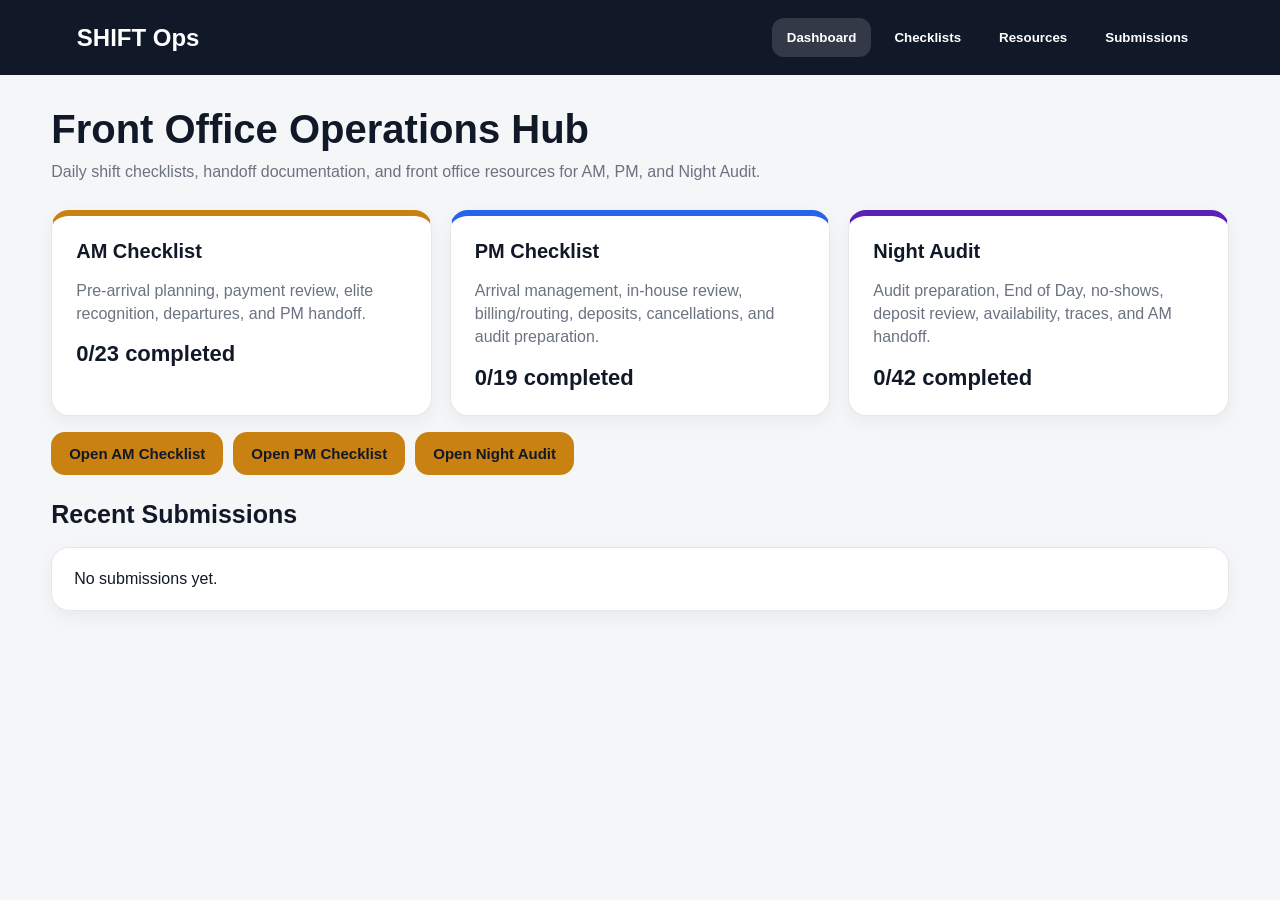
==== index.html @ 6cf1f618 "Update index.html" ====
<!DOCTYPE html>
<html lang="en">
<head>
<meta charset="UTF-8" />
<meta name="viewport" content="width=device-width, initial-scale=1.0" />
<title>SHIFT Ops</title>
<style>
:root{
  --nav:#111827;--gold:#c98212;--blue:#2563eb;--purple:#5b21b6;--bg:#f5f6f8;--card:#fff;--line:#e5e7eb;--text:#111827;--muted:#6b7280;--green:#16a34a;--red:#dc2626;
}
*{box-sizing:border-box}
body{margin:0;font-family:Arial,Helvetica,sans-serif;background:var(--bg);color:var(--text)}
header{background:var(--nav);color:white;padding:18px 6%;display:flex;justify-content:space-between;align-items:center;gap:20px;position:sticky;top:0;z-index:10}
.logo{font-size:24px;font-weight:800}
nav{display:flex;gap:8px;flex-wrap:wrap}
nav button{background:transparent;color:white;border:0;border-radius:12px;padding:12px 15px;font-weight:700;cursor:pointer}
nav button.active,nav button:hover{background:rgba(255,255,255,.14)}
main{width:min(1180px,92%);margin:32px auto 70px}
.page{display:none}.page.active{display:block}
h1{font-size:40px;margin:0 0 8px}h2{font-size:25px;margin:25px 0 14px}h3{font-size:20px;margin:0 0 8px}
.subtitle{color:var(--muted);margin:0 0 26px;line-height:1.5}
.grid{display:grid;grid-template-columns:repeat(3,1fr);gap:18px}
.card,.panel,.task,.resource,.submission,.section{background:var(--card);border:1px solid var(--line);border-radius:18px;box-shadow:0 6px 18px rgba(0,0,0,.05)}
.card{padding:24px;border-top:6px solid var(--gold)}
.card.blue{border-top-color:var(--blue)}.card.purple{border-top-color:var(--purple)}
.card p{color:var(--muted);line-height:1.45}.stat{font-weight:800;font-size:22px;margin-top:16px}
.btn{background:var(--gold);border:0;border-radius:14px;padding:13px 18px;font-size:15px;font-weight:800;cursor:pointer;color:#111827}
.btn.secondary{background:#e5e7eb}.btn.danger{background:#fee2e2;color:#991b1b}.btn.small{padding:8px 11px;font-size:12px}
.tabs{display:grid;grid-template-columns:repeat(3,1fr);gap:10px;margin:24px 0}
.tabs button{border:0;border-radius:14px;padding:15px;font-weight:800;background:#e5e7eb;cursor:pointer}
.tabs button.active{background:var(--nav);color:white}
.panel{padding:22px;margin:18px 0}
.form-row{display:grid;grid-template-columns:repeat(4,1fr);gap:14px}
label{font-weight:800;font-size:14px;color:#374151}
input[type=text],input[type=date],input[type=number],textarea,select{width:100%;padding:12px 13px;border:1px solid #d1d5db;border-radius:12px;margin-top:7px;font:inherit;background:white}
textarea{min-height:105px;resize:vertical}
.progress-wrap{height:10px;background:#e5e7eb;border-radius:999px;overflow:hidden;margin:12px 0 5px}.progress-bar{height:100%;width:0;background:var(--green)}
.section{margin-bottom:14px;overflow:hidden}
.section-head{width:100%;background:white;border:0;padding:18px 20px;text-align:left;display:flex;justify-content:space-between;gap:15px;align-items:center;cursor:pointer}
.section-title strong{font-size:18px}.section-title span{display:block;color:var(--muted);font-size:13px;margin-top:4px}
.section-content{display:none;border-top:1px solid var(--line);padding:16px 18px;background:#fbfdff}
.section.open .section-content{display:block}
.task{display:grid;grid-template-columns:34px 1fr auto;gap:13px;align-items:start;padding:14px 15px;margin-bottom:10px;box-shadow:none}
.task input[type=checkbox]{width:22px;height:22px;accent-color:var(--gold);margin-top:1px}
.task.done{background:#f0fdf4;border-color:#bbf7d0}
.task small{display:block;color:var(--muted);margin-top:4px;line-height:1.4}
.edit-task{display:none;gap:8px;align-items:center}.editMode .edit-task{display:flex}
.editMode .task-text{display:none}
.resource{margin-bottom:12px;overflow:hidden}
.resource button{width:100%;text-align:left;background:white;border:0;padding:18px 20px;font-size:17px;font-weight:800;cursor:pointer;display:flex;justify-content:space-between;gap:16px}
.resource-content{display:none;border-top:1px solid var(--line);padding:18px 20px;line-height:1.55;color:#374151;background:#fbfdff}.resource.open .resource-content{display:block}
.submission{padding:17px 20px;margin-bottom:12px}.submission small{color:var(--muted)}
.actions{display:flex;gap:10px;flex-wrap:wrap;margin-top:16px}
.notice{background:#fffbeb;border:1px solid #fde68a;border-radius:16px;padding:16px 18px;color:#92400e;margin-bottom:18px}
.add-row{display:none;margin-top:12px;padding-top:12px;border-top:1px solid var(--line)}.editMode .add-row{display:grid;grid-template-columns:1fr auto;gap:10px}
@media(max-width:850px){header{display:block}nav{margin-top:14px}.grid,.form-row,.tabs{grid-template-columns:1fr}h1{font-size:32px}main{width:92%}.task{grid-template-columns:32px 1fr}.task .btn{grid-column:2}.edit-task{grid-column:2}}
</style>
</head>
<body>
<header>
<div class="logo">SHIFT Ops</div>
<nav>
<button class="navBtn active" onclick="showPage('dashboard',this)">Dashboard</button>
<button class="navBtn" onclick="showPage('checklists',this)">Checklists</button>
<button class="navBtn" onclick="showPage('resources',this)">Resources</button>
<button class="navBtn" onclick="showPage('submissions',this)">Submissions</button>
</nav>
</header>

<main>
<form name="shift-submissions" netlify netlify-honeypot="bot-field" hidden>
  <input type="text" name="bot-field">
  <input type="text" name="timestamp">
  <input type="text" name="shift">
  <input type="text" name="name">
  <input type="text" name="date">
  <input type="text" name="arrivals">
  <input type="text" name="departures">
  <input type="text" name="occupancy">
  <input type="text" name="score">
  <input type="text" name="completed">
  <textarea name="completedItems"></textarea>
  <textarea name="unresolved"></textarea>
  <textarea name="notes"></textarea>
</form>
<section id="dashboard" class="page active">
<h1>Front Office Operations Hub</h1>
<p class="subtitle">Daily shift checklists, handoff documentation, and front office resources for AM, PM, and Night Audit.</p>
<div class="grid">
<div class="card"><h3>AM Checklist</h3><p>Pre-arrival planning, payment review, elite recognition, departures, and PM handoff.</p><div class="stat" id="amDash">0 completed</div></div>
<div class="card blue"><h3>PM Checklist</h3><p>Arrival management, in-house review, billing/routing, deposits, cancellations, and audit preparation.</p><div class="stat" id="pmDash">0 completed</div></div>
<div class="card purple"><h3>Night Audit</h3><p>Audit preparation, End of Day, no-shows, deposit review, availability, traces, and AM handoff.</p><div class="stat" id="nightDash">0 completed</div></div>
</div>
<div class="actions"><button class="btn" onclick="goChecklist('am')">Open AM Checklist</button><button class="btn" onclick="goChecklist('pm')">Open PM Checklist</button><button class="btn" onclick="goChecklist('night')">Open Night Audit</button></div>
<h2>Recent Submissions</h2><div id="recentSubmissions" class="panel">No submissions yet.</div>
</section>

<section id="checklists" class="page">
<h1>Shift Checklists</h1>
<p class="subtitle">Each checklist opens by section. Use Edit Checklist to change the wording, add items, or remove items directly from the page. Changes save on this browser.</p>
<div class="tabs"><button id="amTab" class="active" onclick="loadShift('am',this)">AM</button><button id="pmTab" onclick="loadShift('pm',this)">PM</button><button id="nightTab" onclick="loadShift('night',this)">Night Audit</button></div>
<div class="notice"><strong>Note:</strong> This version saves edits, checkmarks, and submissions locally in the browser. Use Export CSV on the Submissions page for a downloadable log.</div>
<div class="panel">
<div class="form-row">
<label>Agent Name<input id="agentName" type="text" placeholder="Name"></label>
<label>Date<input id="shiftDate" type="date"></label>
<label>Arrivals<input id="arrivals" type="number" placeholder="0"></label>
<label>Departures<input id="departures" type="number" placeholder="0"></label>
</div>
<div class="form-row" style="margin-top:14px">
<label>Occupancy %<input id="occupancy" type="text" placeholder="75%"></label>
<label>Check-In Score / HySat<input id="score" type="text" placeholder="Score"></label>
<label>Shift<input id="shiftLabel" type="text" readonly></label>
<label>Completion<input id="completionLabel" type="text" readonly></label>
</div>
</div>
<div class="panel" id="checklistPanel">
<h2 id="currentShiftTitle">AM Checklist</h2>
<div class="progress-wrap"><div id="progressBar" class="progress-bar"></div></div>
<p class="subtitle" id="progressText">0/0 items completed</p>
<div class="actions">
<button class="btn secondary" onclick="toggleEditMode()">Edit Checklist</button>
<button class="btn secondary" onclick="expandAll()">Open All Sections</button>
<button class="btn secondary" onclick="collapseAll()">Close All Sections</button>
<button class="btn danger" onclick="resetDefaultChecklist()">Reset This Checklist to Default</button>
</div>
<div id="taskContainer" style="margin-top:18px"></div>
</div>
<div class="panel">
<label>Were there any UNRESOLVED issues requiring follow-up?<textarea id="unresolved" placeholder="List unresolved issues or write N/A."></textarea></label>
<label>What other notes do you have to include from your shift?<textarea id="notes" placeholder="Add handoff notes, guest issues, billing concerns, pending follow-up, or write N/A."></textarea></label>
<div class="actions"><button class="btn" onclick="submitChecklist()">Submit Checklist</button><button class="btn secondary" onclick="clearCurrent()">Clear Current Checklist</button></div>
</div>
</section>

<section id="resources" class="page">
<h1>Resources</h1><p class="subtitle">Quick reference guides and operational reminders.</p>
<div id="resourceContainer"></div>
</section>

<section id="submissions" class="page">
<h1>Submissions</h1><p class="subtitle">These submissions are saved in this browser. Use Export CSV to download the log.</p>
<div class="actions"><button class="btn" onclick="exportCSV()">Export CSV</button><button class="btn danger" onclick="clearSubmissions()">Clear Submissions</button></div>
<div id="submissionsList" style="margin-top:22px"></div>
</section>
</main>

<script>
const DEFAULT_SHIFTS={
am:{label:"AM Shift",sections:[
{name:"Shift Startup",items:[
"Communicate with previous shift to get any information you might need for your shift.",
"Count bank. Report discrepancies to MOD.",
"Open CA, Opera Cloud, Medallia Concierge, BOB, Outlook, and Guest Issue Log.",
"Review occupancy, arrivals, departures, room inventory, and out-of-order rooms.",
"Check HySat for alerts, guest recovery opportunities, and unresolved guest concerns."
]},
{name:"Pre-Arrival Planning",items:[
"Ensure B2B reservations are checked-in/merged.",
"Filter/Review Pre-Arrival Dashboard in CA and take necessary action.",
"Feather Free Requests: assign dirty room and place request in BOB.",
"Elite Members: assign room and upgrade if available.",
"GEM: share any specifics to avoid or help create a memorable experience.",
"Traces: review and action.",
"Alerts: review and action.",
"Multiple Reservations: review and confirm with arriving guest.",
"Survey Prone: block rooms with recent inspection on heat map."
]},
{name:"Billing & Payment",items:[
"Run High Balance Report and authorize reservations that exceed their credit limit.",
"Cloud > Financials > Credit Card Auth > Search > Select All > Authorize cards.",
"Check 3rd party rate codes for proper payment method and set up routing. Codes: WH002, HTNI0, PZ**, WZ**, BX.",
"Review award redemption reservations, confirm routing is set to CL on window 2, and add free parking for Globalist only.",
"Check OTAs and ensure virtual card has been moved to the 2nd window and correct auth rule is set."
]},
{name:"Shift Close",items:[
"Run and close Cashier Report in Opera Cloud.",
"Ensure desk, key packets, and work area are stocked and organized.",
"Complete assigned reports and shift responsibilities. Send shift email.",
"Confirm PM shift has all information needed to continue the operation successfully."
]}]},
pm:{label:"PM Shift",sections:[
{name:"Shift Startup",items:[
"Communicate with previous shift to get any information you might need for your shift.",
"Count bank. Report discrepancies to MOD.",
"Open CA, Opera Cloud, Medallia Concierge, BOB, Outlook, and Guest Issue Log.",
"Review occupancy, arrivals, departures, room inventory, and out-of-order rooms.",
"Check HySat for alerts, guest recovery opportunities, and unresolved guest concerns."
]},
{name:"Arrival Management",items:[
"Confirm all PM accounts have been checked in for the day; check in any remaining PM IOC or CA.",
"Review remaining arrival reservations for late arrivals/redeye arrivals. IOC or CA.",
"Pre-check-in: change payment to cash, add notes, communicate in shift report, and collect CC if/when guest arrives."
]},
{name:"In-House Review & Billing",items:[
"Verify rates for all in-house guests using Guest In-House Rate Check; edit parameters to include routing instructions.",
"Check for notes on comp rooms, Window 2 routing on 3rd party reservations, and group rates. Check BOB for resume.",
"Ensure WOH award is attached to redemption stays. Contact 800-544-9288 if award code cannot be located.",
"Post valet charges in CA by opening the reservation and ensuring Fixed Charges has a valet charge for $50. If the fixed charge already exists, do not charge again."
]},
{name:"Audit Preparation",items:[
"Unassign rooms that have not arrived to avoid room status change to pickup.",
"Open shift pass-along email and record the names of Pre-Checked In and No Show guests prior to running audit.",
"Collect one-night deposits due for yesterday’s date and current date. Cancel guests with declined payments and include cancelled guests in EOS email.",
"Run Reservation Cancellations report: Reports > Manage Reports > Reservation Cancellations.",
"If over 85%, complete Comp A Worksheet and enter updated information in CA.",
"Email Comp A Worksheet to Kaitlyn McReynolds, Andy Gatford, and Todd Metzger.",
"Check out all zero-balance PF accounts."
]}]},
night:{label:"Night Audit",sections:[
{name:"Before Audit",items:[
"Communicate with previous shift to get any information you might need for your shift.",
"Count bank. Report discrepancies to MOD.",
"Open CA, Opera Cloud, Medallia Concierge, BOB, Outlook, and Guest Issue Log.",
"Review occupancy, arrivals, departures, room inventory, and out-of-order rooms.",
"Check HySat for alerts, guest recovery opportunities, and unresolved guest concerns.",
"Confirm all PM accounts have been checked in for the day and check in any remaining PM accounts.",
"Review remaining late arrivals/redeye arrivals.",
"Verify notes, comp rooms, Window 2 routing on 3rd party reservations, and group rates.",
"Ensure WOH award is attached to redemption stays; contact 800-544-9288 if needed.",
"Post valet charges in CA under Fixed Charges if needed. Do not double-charge.",
"Unassign rooms that have not arrived.",
"Record names of Pre-Checked In and No Show guests in pass-along email before audit.",
"Collect one-night deposits due; cancel guests with declined payments and include cancellations in EOS email.",
"Run Reservation Cancellations report.",
"If over 85%, complete Comp A Worksheet and enter updated info in CA.",
"Email Comp A Worksheet to Kaitlyn McReynolds, Andy Gatford, and Todd Metzger.",
"Check out all zero-balance PF accounts."
]},
{name:"Running Audit",items:[
"Audit must be run before 4 AM; best practice is to run at 2 AM in case there are issues. Monitor audit until completion.",
"Start Night Audit and verify correct business day.",
"You may be prompted to check out due-outs, close your cashier, or close open folios. Follow prompts and then return to EOD.",
"Allow audit to complete processing. Monitor for failed messages. If audit stops on a room while posting room/tax, stop audit, identify the room, correct the issue, and restart. Contact Oracle Support if needed: 1-800-249-0587.",
"Once audit is complete, click OK."
]},
{name:"Post Audit",items:[
"Night Audit must verify the full End of Day routine is complete each night.",
"Open billing screen for no-shows and process payment against no-show posting if necessary. If payment declines, adjust no-show posting. Do not leave open.",
"Identify group reservations that were no-showed and reinstate as a placeholder if occupancy allows.",
"Verify all PFs checked automatically.",
"Check in all due PM accounts for the day and ensure no-post is removed.",
"Review new credit limit report and follow property procedures for anyone over limit.",
"Verify all no-shows and cancellations are charged appropriately. Cashiering > Billing > Advanced > no shows/open balance/cancellations. Make necessary adjustments for failed payments.",
"If a member no-shows or cancels an award reservation outside the cancellation policy, charge the guest’s credit card on file. Change rate code to rack rate if necessary; points are returned automatically.",
"If there are check-ins after day roll, change room to dirty for HK service and manually post the first night’s room/tax.",
"Check Front Office traces and resolve by assigning room accordingly.",
"Run all future outstanding deposits and process payments.",
"Check detailed availability and alert AM MOD of any negative availability.",
"Run duplicate reservations and send B2B alert in shift report. Check in B2B reservations.",
"Ensure deposit and routing are set correctly for all OTAs.",
"Review AMEX Hotel Collection reservations and prepare personalized welcome letter/envelope.",
"Review Sertifi and ensure billing is set up correctly with notes.",
"Review VIP levels and plan accordingly. Place rooms OOS when occupancy allows. V1,V2,V3,V4,V6,V7,V8,CC,LG,MP,DS,EX.",
"Share any V8 reservations in pass-along.",
"File paperwork in the front office daily checklist binder.",
"Valet Print Journal by Cashier and transaction codes 5210/5215; provide to AM Valet Supervisor."
]}]}
};

const resources=[
["Opera Cloud","Routing instructions, open folio due-outs, cashier reports, credit card authorizations, traces, no-shows, and night audit reminders."],
["Colleague Advantage","Pre-Arrival Dashboard, B2B accounts, Guest In-House Rate Check, valet charges, fixed charges, and Comp A workflow."],
["Billing & Payments","OTA virtual cards, PM accounts, deposits, credit limit reports, award redemption routing, valet charges, and declined payment handling."],
["World of Hyatt","Elite recognition, Globalist parking, award stays, upgrades, VIP planning, and guest experience notes."],
["Service Recovery","HySat alerts, unresolved guest concerns, guest recovery opportunities, LEARN method, and documentation standards."],
["Contacts","Oracle Support: 1-800-249-0587. Add MOD, Housekeeping, Engineering, Sales, and leadership contacts here."]
];

let currentShift="am";
let editMode=false;
let openSections={};
let shifts=loadShiftData();
document.getElementById("shiftDate").valueAsDate=new Date();

function loadShiftData(){return JSON.parse(localStorage.getItem("shiftops_shift_data")||JSON.stringify(DEFAULT_SHIFTS))}
function saveShiftData(){localStorage.setItem("shiftops_shift_data",JSON.stringify(shifts))}
function showPage(id,btn){document.querySelectorAll(".page").forEach(p=>p.classList.remove("active"));document.getElementById(id).classList.add("active");document.querySelectorAll(".navBtn").forEach(b=>b.classList.remove("active"));if(btn)btn.classList.add("active");renderAll()}
function goChecklist(shift){showPage("checklists",document.querySelectorAll(".navBtn")[1]);document.getElementById(shift+"Tab").click()}
function loadShift(shift,btn){currentShift=shift;document.querySelectorAll(".tabs button").forEach(b=>b.classList.remove("active"));btn.classList.add("active");editMode=false;renderTasks()}
function flatTasks(shift=currentShift){let arr=[];shifts[shift].sections.forEach((sec,si)=>sec.items.forEach((item,ii)=>arr.push({section:sec.name,text:item,si,ii})));return arr}
function key(si,ii){return "shiftops_check_"+currentShift+"_"+si+"_"+ii}
function renderTasks(){
 const s=shifts[currentShift];
 document.getElementById("shiftLabel").value=s.label;
 document.getElementById("currentShiftTitle").textContent=s.label+" Checklist";
 document.getElementById("checklistPanel").classList.toggle("editMode",editMode);
 const box=document.getElementById("taskContainer");box.innerHTML="";
 s.sections.forEach((sec,si)=>{
   const isOpen=openSections[currentShift+"_"+si]!==false;
   const done=sec.items.filter((_,ii)=>localStorage.getItem(key(si,ii))==="true").length;
   box.innerHTML+=`<div class="section ${isOpen?'open':''}" data-si="${si}">
     <button class="section-head" onclick="toggleSection(${si})">
       <div class="section-title"><strong>${sec.name}</strong><span>${done}/${sec.items.length} completed</span></div><strong>⌄</strong>
     </button>
     <div class="section-content" id="sectionContent${si}"></div>
   </div>`;
 });
 s.sections.forEach((sec,si)=>{
   const content=document.getElementById("sectionContent"+si);
   sec.items.forEach((item,ii)=>{
     const checked=localStorage.getItem(key(si,ii))==="true";
     content.innerHTML+=`<div class="task ${checked?'done':''}">
       <input type="checkbox" ${checked?'checked':''} onchange="saveCheck(${si},${ii},this.checked)">
       <div class="task-text"><strong>${item}</strong><small>${sec.name}</small></div>
       <div class="edit-task"><input type="text" value="${escapeAttr(item)}" onchange="editItem(${si},${ii},this.value)"><button class="btn danger small" onclick="deleteItem(${si},${ii})">Delete</button></div>
     </div>`;
   });
   content.innerHTML+=`<div class="add-row"><input type="text" id="add_${si}" placeholder="Add new checklist item to ${sec.name}"><button class="btn small" onclick="addItem(${si})">Add Item</button></div>`;
 });
 updateProgress();renderDashboard();
}
function toggleSection(si){const k=currentShift+"_"+si;openSections[k]=openSections[k]===false?true:false;renderTasks()}
function expandAll(){shifts[currentShift].sections.forEach((_,si)=>openSections[currentShift+"_"+si]=true);renderTasks()}
function collapseAll(){shifts[currentShift].sections.forEach((_,si)=>openSections[currentShift+"_"+si]=false);renderTasks()}
function toggleEditMode(){editMode=!editMode;renderTasks()}
function saveCheck(si,ii,val){localStorage.setItem(key(si,ii),val);renderTasks()}
function editItem(si,ii,val){shifts[currentShift].sections[si].items[ii]=val.trim()||"Untitled task";saveShiftData();renderTasks()}
function addItem(si){const input=document.getElementById("add_"+si);if(!input.value.trim())return;shifts[currentShift].sections[si].items.push(input.value.trim());saveShiftData();renderTasks()}
function deleteItem(si,ii){if(confirm("Delete this checklist item?")){shifts[currentShift].sections[si].items.splice(ii,1);saveShiftData();renderTasks()}}
function resetDefaultChecklist(){if(confirm("Reset this checklist to the default version from the photos?")){shifts[currentShift]=JSON.parse(JSON.stringify(DEFAULT_SHIFTS[currentShift]));saveShiftData();renderTasks()}}
function updateProgress(){const tasks=flatTasks();let done=tasks.filter(t=>localStorage.getItem(key(t.si,t.ii))==="true").length;let total=tasks.length;document.getElementById("progressBar").style.width= total ? (done/total*100)+"%" : "0%";document.getElementById("progressText").textContent=`${done}/${total} items completed`;document.getElementById("completionLabel").value=`${done}/${total}`}
function renderDashboard(){["am","pm","night"].forEach(k=>{let all=flatTasks(k);let done=all.filter(t=>localStorage.getItem("shiftops_check_"+k+"_"+t.si+"_"+t.ii)==="true").length;document.getElementById(k+"Dash").textContent=`${done}/${all.length} completed`});renderRecent();renderSubmissions()}
function submitChecklist(){
 const name=document.getElementById("agentName").value.trim(); 
 if(!name){
   alert("Enter agent name before submitting.");
   return;
 }

 const all=flatTasks();
 let done=all.filter(t=>localStorage.getItem(key(t.si,t.ii))==="true").length;

 const checked=all
   .filter(t=>localStorage.getItem(key(t.si,t.ii))==="true")
   .map(t=>t.text)
   .join("; ");

 const submission={
   "form-name":"shift-submissions",
   timestamp:new Date().toLocaleString(),
   shift:shifts[currentShift].label,
   name:name,
   date:document.getElementById("shiftDate").value,
   arrivals:document.getElementById("arrivals").value,
   departures:document.getElementById("departures").value,
   occupancy:document.getElementById("occupancy").value,
   score:document.getElementById("score").value,
   completed:`${done}/${all.length}`,
   completedItems:checked,
   unresolved:document.getElementById("unresolved").value,
   notes:document.getElementById("notes").value
 };

 const list=JSON.parse(localStorage.getItem("shiftops_submissions")||"[]");
 list.push(submission);
 localStorage.setItem("shiftops_submissions",JSON.stringify(list));

 fetch("/", {
   method: "POST",
   headers: { "Content-Type": "application/x-www-form-urlencoded" },
   body: new URLSearchParams(submission).toString()
 })
 .then(() => {
   alert("Checklist submitted and emailed.");
   renderAll();
 })
 .catch(() => {
   alert("Checklist saved locally, but the email submission failed.");
   renderAll();
 });
}
function clearCurrent(){if(confirm("Clear current checklist checkmarks?")){shifts[currentShift].sections.forEach((sec,si)=>sec.items.forEach((_,ii)=>localStorage.removeItem(key(si,ii))));renderTasks();renderDashboard()}}
function renderRecent(){const list=JSON.parse(localStorage.getItem("shiftops_submissions")||"[]");let box=document.getElementById("recentSubmissions");if(!list.length){box.textContent="No submissions yet.";return}box.innerHTML=list.slice(-4).reverse().map(s=>`<div class="submission"><strong>${s.shift}</strong> submitted by <strong>${esc(s.name)}</strong><br><small>${s.timestamp} • ${s.completed}</small></div>`).join("")}
function renderSubmissions(){const list=JSON.parse(localStorage.getItem("shiftops_submissions")||"[]");let box=document.getElementById("submissionsList");if(!list.length){box.innerHTML='<div class="panel">No submissions yet.</div>';return}box.innerHTML=list.slice().reverse().map(s=>`<div class="submission"><strong>${s.shift}</strong> — ${esc(s.name)}<br><small>${s.timestamp} • ${s.completed}</small><p><strong>Unresolved:</strong> ${esc(s.unresolved)||"N/A"}</p><p><strong>Notes:</strong> ${esc(s.notes)||"N/A"}</p></div>`).join("")}
function exportCSV(){const list=JSON.parse(localStorage.getItem("shiftops_submissions")||"[]");if(!list.length){alert("No submissions to export.");return}const headers=Object.keys(list[0]);const csv=[headers.join(",")].concat(list.map(r=>headers.map(h=>`"${String(r[h]||"").replaceAll('"','""')}"`).join(","))).join("\\n");const a=document.createElement("a");a.href=URL.createObjectURL(new Blob([csv],{type:"text/csv"}));a.download="shiftops-submissions.csv";a.click()}
function clearSubmissions(){if(confirm("Clear all saved submissions on this browser?")){localStorage.removeItem("shiftops_submissions");renderAll()}}
function renderResources(){document.getElementById("resourceContainer").innerHTML=resources.map(r=>`<div class="resource"><button onclick="this.parentElement.classList.toggle('open')"><span>${r[0]}</span><span>⌄</span></button><div class="resource-content">${r[1]}</div></div>`).join("")}
function esc(v){return String(v||"").replace(/[&<>"']/g,m=>({"&":"&amp;","<":"&lt;",">":"&gt;",'"':"&quot;","'":"&#039;"}[m]))}
function escapeAttr(v){return esc(v).replaceAll('"',"&quot;")}
function renderAll(){renderTasks();renderDashboard();renderResources()}
renderAll();
</script>
</body>
</html>
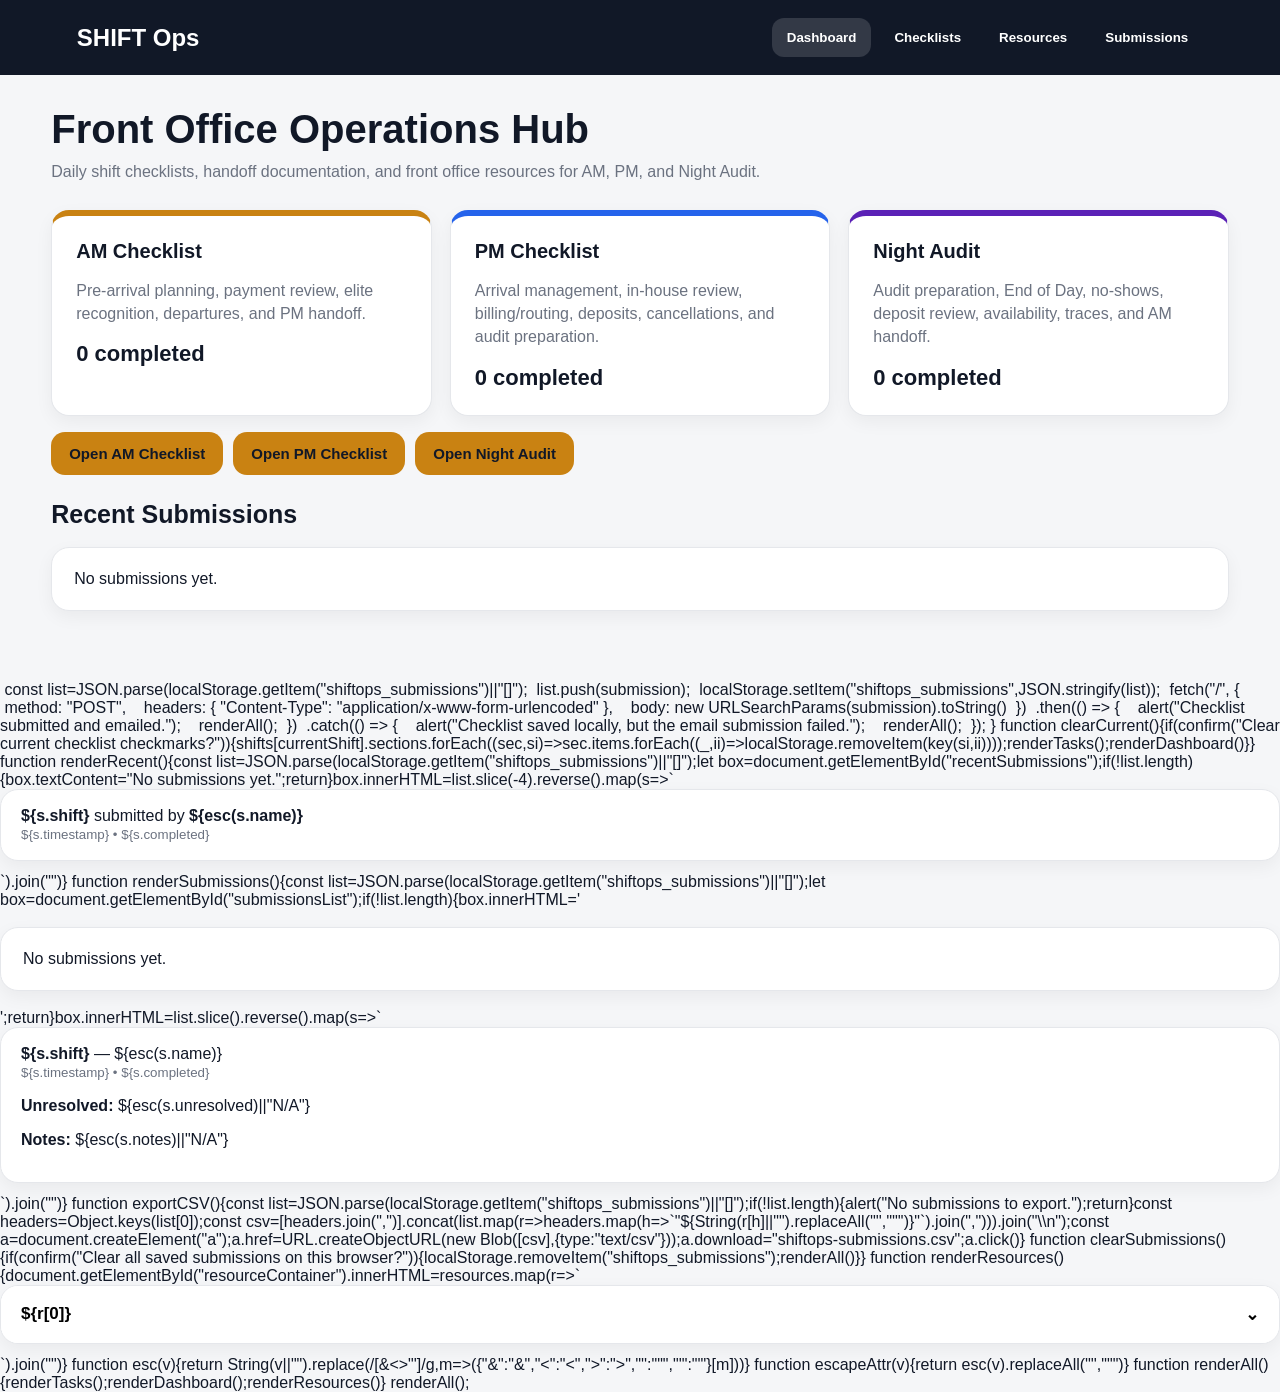
==== commit e61368fd: "Update index.html" ====
--- a/index.html
+++ b/index.html
@@ -320,37 +320,70 @@
 function deleteItem(si,ii){if(confirm("Delete this checklist item?")){shifts[currentShift].sections[si].items.splice(ii,1);saveShiftData();renderTasks()}}
 function resetDefaultChecklist(){if(confirm("Reset this checklist to the default version from the photos?")){shifts[currentShift]=JSON.parse(JSON.stringify(DEFAULT_SHIFTS[currentShift]));saveShiftData();renderTasks()}}
 function updateProgress(){const tasks=flatTasks();let done=tasks.filter(t=>localStorage.getItem(key(t.si,t.ii))==="true").length;let total=tasks.length;document.getElementById("progressBar").style.width= total ? (done/total*100)+"%" : "0%";document.getElementById("progressText").textContent=`${done}/${total} items completed`;document.getElementById("completionLabel").value=`${done}/${total}`}
+function encode(data) {
+  return Object.keys(data)
+    .map(key => encodeURIComponent(key) + "=" + encodeURIComponent(data[key]))
+    .join("&");
+}
 function renderDashboard(){["am","pm","night"].forEach(k=>{let all=flatTasks(k);let done=all.filter(t=>localStorage.getItem("shiftops_check_"+k+"_"+t.si+"_"+t.ii)==="true").length;document.getElementById(k+"Dash").textContent=`${done}/${all.length} completed`});renderRecent();renderSubmissions()}
+<script>
+function encode(data) {
+  return Object.keys(data)
+    .map(key => encodeURIComponent(key) + "=" + encodeURIComponent(data[key]))
+    .join("&");
+}
+
 function submitChecklist(){
- const name=document.getElementById("agentName").value.trim(); 
- if(!name){
-   alert("Enter agent name before submitting.");
-   return;
- }
-
- const all=flatTasks();
- let done=all.filter(t=>localStorage.getItem(key(t.si,t.ii))==="true").length;
-
- const checked=all
-   .filter(t=>localStorage.getItem(key(t.si,t.ii))==="true")
-   .map(t=>t.text)
-   .join("; ");
-
- const submission={
-   "form-name":"shift-submissions",
-   timestamp:new Date().toLocaleString(),
-   shift:shifts[currentShift].label,
-   name:name,
-   date:document.getElementById("shiftDate").value,
-   arrivals:document.getElementById("arrivals").value,
-   departures:document.getElementById("departures").value,
-   occupancy:document.getElementById("occupancy").value,
-   score:document.getElementById("score").value,
-   completed:`${done}/${all.length}`,
-   completedItems:checked,
-   unresolved:document.getElementById("unresolved").value,
-   notes:document.getElementById("notes").value
- };
+  const name = document.getElementById("agentName").value.trim();
+
+  if(!name){
+    alert("Enter agent name before submitting.");
+    return;
+  }
+
+  const all = flatTasks();
+  const done = all.filter(t => localStorage.getItem(key(t.si,t.ii)) === "true").length;
+
+  const checked = all
+    .filter(t => localStorage.getItem(key(t.si,t.ii)) === "true")
+    .map(t => t.text)
+    .join("; ");
+
+  const submission = {
+    "form-name": "shift-submissions",
+    timestamp: new Date().toLocaleString(),
+    shift: shifts[currentShift].label,
+    name: name,
+    date: document.getElementById("shiftDate").value,
+    arrivals: document.getElementById("arrivals").value,
+    departures: document.getElementById("departures").value,
+    occupancy: document.getElementById("occupancy").value,
+    score: document.getElementById("score").value,
+    completed: `${done}/${all.length}`,
+    completedItems: checked,
+    unresolved: document.getElementById("unresolved").value,
+    notes: document.getElementById("notes").value
+  };
+
+  const list = JSON.parse(localStorage.getItem("shiftops_submissions") || "[]");
+  list.push(submission);
+  localStorage.setItem("shiftops_submissions", JSON.stringify(list));
+
+  fetch("/", {
+    method: "POST",
+    headers: { "Content-Type": "application/x-www-form-urlencoded" },
+    body: encode(submission)
+  })
+  .then(() => {
+    alert("Checklist submitted successfully.");
+    renderAll();
+  })
+  .catch(() => {
+    alert("Checklist saved locally, but the Netlify submission failed.");
+    renderAll();
+  });
+}
+</script>
 
  const list=JSON.parse(localStorage.getItem("shiftops_submissions")||"[]");
  list.push(submission);
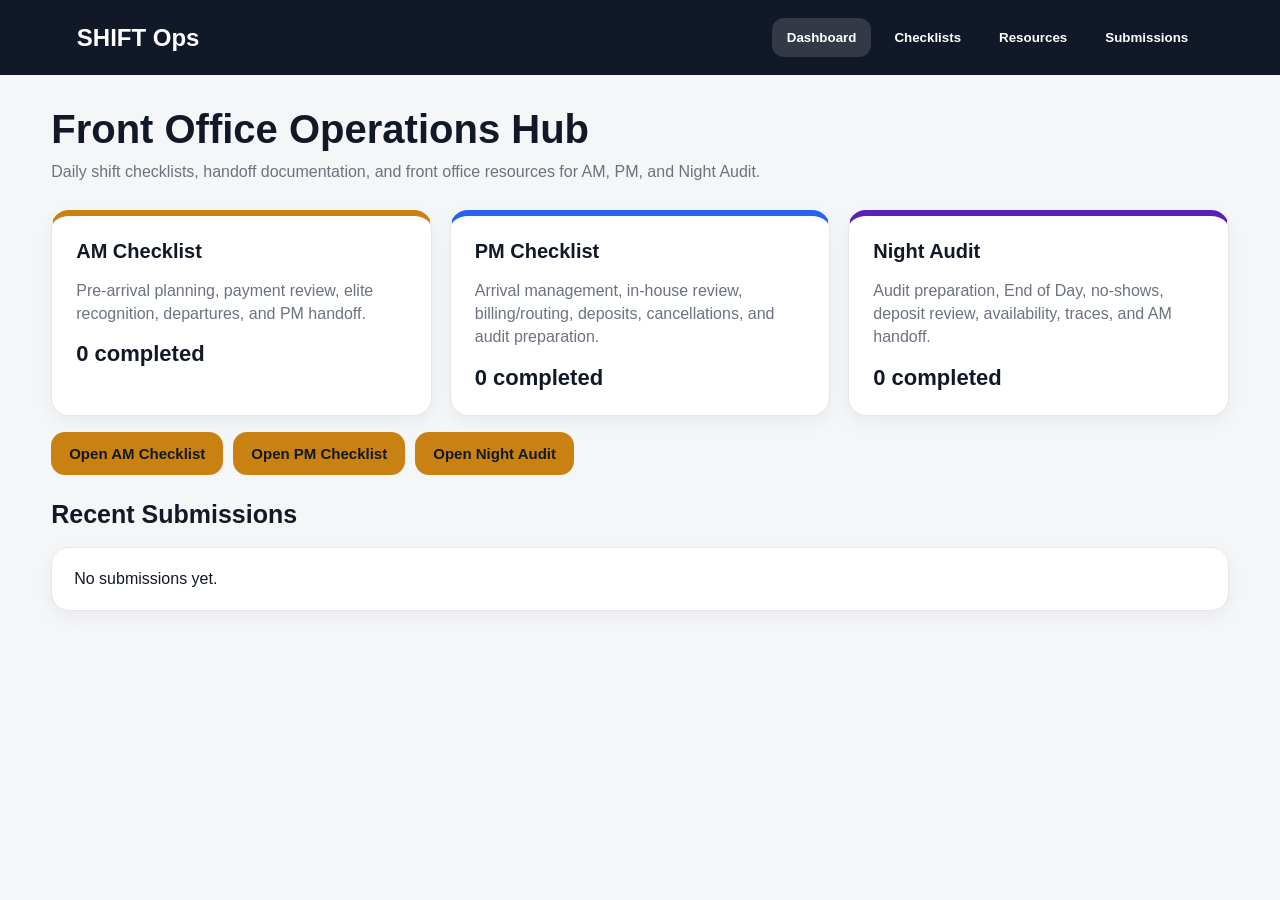
==== commit a94012b3: "Update index.html" ====
--- a/index.html
+++ b/index.html
@@ -319,14 +319,9 @@
 function addItem(si){const input=document.getElementById("add_"+si);if(!input.value.trim())return;shifts[currentShift].sections[si].items.push(input.value.trim());saveShiftData();renderTasks()}
 function deleteItem(si,ii){if(confirm("Delete this checklist item?")){shifts[currentShift].sections[si].items.splice(ii,1);saveShiftData();renderTasks()}}
 function resetDefaultChecklist(){if(confirm("Reset this checklist to the default version from the photos?")){shifts[currentShift]=JSON.parse(JSON.stringify(DEFAULT_SHIFTS[currentShift]));saveShiftData();renderTasks()}}
-function updateProgress(){const tasks=flatTasks();let done=tasks.filter(t=>localStorage.getItem(key(t.si,t.ii))==="true").length;let total=tasks.length;document.getElementById("progressBar").style.width= total ? (done/total*100)+"%" : "0%";document.getElementById("progressText").textContent=`${done}/${total} items completed`;document.getElementById("completionLabel").value=`${done}/${total}`}
-function encode(data) {
-  return Object.keys(data)
-    .map(key => encodeURIComponent(key) + "=" + encodeURIComponent(data[key]))
-    .join("&");
-}
-function renderDashboard(){["am","pm","night"].forEach(k=>{let all=flatTasks(k);let done=all.filter(t=>localStorage.getItem("shiftops_check_"+k+"_"+t.si+"_"+t.ii)==="true").length;document.getElementById(k+"Dash").textContent=`${done}/${all.length} completed`});renderRecent();renderSubmissions()}
-<script>
+function updateProgress(){const tasks=flatTasks();let done=tasks.filter(t=>localStorage.getItem(key(t.si,t.ii))==="true").length;let total=tasks.length;document.getElementById("progressBar").style.width= total ? (done/total*100)+"%" : "0%";document.getElementById("progressText").textContent=`${done}/${total} items completed`;document.getElementById("completionLabel").value=`${done}/${
+  function renderDashboard(){["am","pm","night"].forEach(k=>{let all=flatTasks(k);let done=all.filter(t=>localStorage.getItem("shiftops_check_"+k+"_"+t.si+"_"+t.ii)==="true").length;document.getElementById(k+"Dash").textContent=`${done}/${all.length} completed`});renderRecent();renderSubmissions()}
+
 function encode(data) {
   return Object.keys(data)
     .map(key => encodeURIComponent(key) + "=" + encodeURIComponent(data[key]))
@@ -383,26 +378,7 @@
     renderAll();
   });
 }
-</script>
-
- const list=JSON.parse(localStorage.getItem("shiftops_submissions")||"[]");
- list.push(submission);
- localStorage.setItem("shiftops_submissions",JSON.stringify(list));
-
- fetch("/", {
-   method: "POST",
-   headers: { "Content-Type": "application/x-www-form-urlencoded" },
-   body: new URLSearchParams(submission).toString()
- })
- .then(() => {
-   alert("Checklist submitted and emailed.");
-   renderAll();
- })
- .catch(() => {
-   alert("Checklist saved locally, but the email submission failed.");
-   renderAll();
- });
-}
+
 function clearCurrent(){if(confirm("Clear current checklist checkmarks?")){shifts[currentShift].sections.forEach((sec,si)=>sec.items.forEach((_,ii)=>localStorage.removeItem(key(si,ii))));renderTasks();renderDashboard()}}
 function renderRecent(){const list=JSON.parse(localStorage.getItem("shiftops_submissions")||"[]");let box=document.getElementById("recentSubmissions");if(!list.length){box.textContent="No submissions yet.";return}box.innerHTML=list.slice(-4).reverse().map(s=>`<div class="submission"><strong>${s.shift}</strong> submitted by <strong>${esc(s.name)}</strong><br><small>${s.timestamp} • ${s.completed}</small></div>`).join("")}
 function renderSubmissions(){const list=JSON.parse(localStorage.getItem("shiftops_submissions")||"[]");let box=document.getElementById("submissionsList");if(!list.length){box.innerHTML='<div class="panel">No submissions yet.</div>';return}box.innerHTML=list.slice().reverse().map(s=>`<div class="submission"><strong>${s.shift}</strong> — ${esc(s.name)}<br><small>${s.timestamp} • ${s.completed}</small><p><strong>Unresolved:</strong> ${esc(s.unresolved)||"N/A"}</p><p><strong>Notes:</strong> ${esc(s.notes)||"N/A"}</p></div>`).join("")}
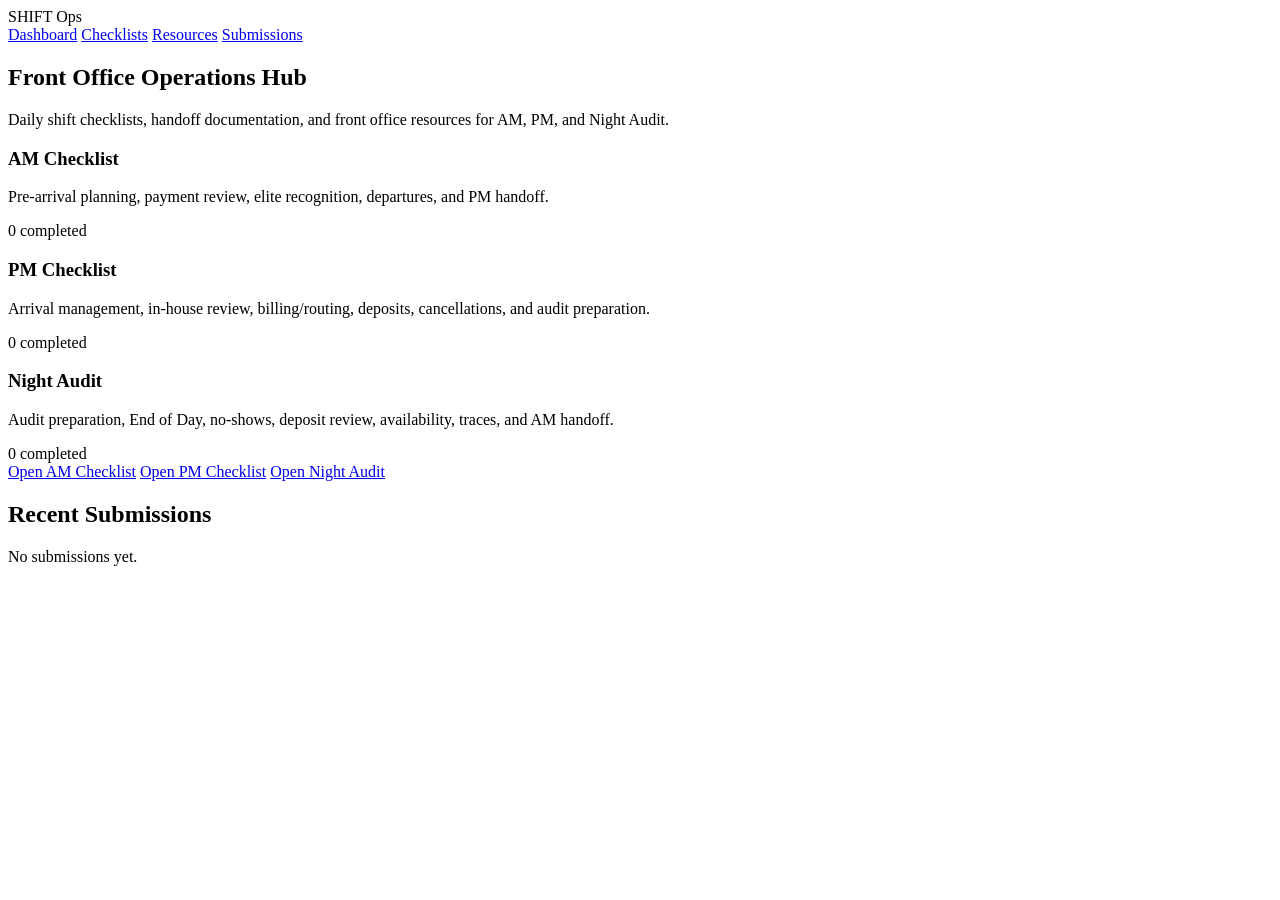
==== commit db7fbe8a: "Add files via upload" ====
--- a/index.html
+++ b/index.html
@@ -1,394 +1,58 @@
 <!DOCTYPE html>
 <html lang="en">
 <head>
-<meta charset="UTF-8" />
-<meta name="viewport" content="width=device-width, initial-scale=1.0" />
-<title>SHIFT Ops</title>
-<style>
-:root{
-  --nav:#111827;--gold:#c98212;--blue:#2563eb;--purple:#5b21b6;--bg:#f5f6f8;--card:#fff;--line:#e5e7eb;--text:#111827;--muted:#6b7280;--green:#16a34a;--red:#dc2626;
-}
-*{box-sizing:border-box}
-body{margin:0;font-family:Arial,Helvetica,sans-serif;background:var(--bg);color:var(--text)}
-header{background:var(--nav);color:white;padding:18px 6%;display:flex;justify-content:space-between;align-items:center;gap:20px;position:sticky;top:0;z-index:10}
-.logo{font-size:24px;font-weight:800}
-nav{display:flex;gap:8px;flex-wrap:wrap}
-nav button{background:transparent;color:white;border:0;border-radius:12px;padding:12px 15px;font-weight:700;cursor:pointer}
-nav button.active,nav button:hover{background:rgba(255,255,255,.14)}
-main{width:min(1180px,92%);margin:32px auto 70px}
-.page{display:none}.page.active{display:block}
-h1{font-size:40px;margin:0 0 8px}h2{font-size:25px;margin:25px 0 14px}h3{font-size:20px;margin:0 0 8px}
-.subtitle{color:var(--muted);margin:0 0 26px;line-height:1.5}
-.grid{display:grid;grid-template-columns:repeat(3,1fr);gap:18px}
-.card,.panel,.task,.resource,.submission,.section{background:var(--card);border:1px solid var(--line);border-radius:18px;box-shadow:0 6px 18px rgba(0,0,0,.05)}
-.card{padding:24px;border-top:6px solid var(--gold)}
-.card.blue{border-top-color:var(--blue)}.card.purple{border-top-color:var(--purple)}
-.card p{color:var(--muted);line-height:1.45}.stat{font-weight:800;font-size:22px;margin-top:16px}
-.btn{background:var(--gold);border:0;border-radius:14px;padding:13px 18px;font-size:15px;font-weight:800;cursor:pointer;color:#111827}
-.btn.secondary{background:#e5e7eb}.btn.danger{background:#fee2e2;color:#991b1b}.btn.small{padding:8px 11px;font-size:12px}
-.tabs{display:grid;grid-template-columns:repeat(3,1fr);gap:10px;margin:24px 0}
-.tabs button{border:0;border-radius:14px;padding:15px;font-weight:800;background:#e5e7eb;cursor:pointer}
-.tabs button.active{background:var(--nav);color:white}
-.panel{padding:22px;margin:18px 0}
-.form-row{display:grid;grid-template-columns:repeat(4,1fr);gap:14px}
-label{font-weight:800;font-size:14px;color:#374151}
-input[type=text],input[type=date],input[type=number],textarea,select{width:100%;padding:12px 13px;border:1px solid #d1d5db;border-radius:12px;margin-top:7px;font:inherit;background:white}
-textarea{min-height:105px;resize:vertical}
-.progress-wrap{height:10px;background:#e5e7eb;border-radius:999px;overflow:hidden;margin:12px 0 5px}.progress-bar{height:100%;width:0;background:var(--green)}
-.section{margin-bottom:14px;overflow:hidden}
-.section-head{width:100%;background:white;border:0;padding:18px 20px;text-align:left;display:flex;justify-content:space-between;gap:15px;align-items:center;cursor:pointer}
-.section-title strong{font-size:18px}.section-title span{display:block;color:var(--muted);font-size:13px;margin-top:4px}
-.section-content{display:none;border-top:1px solid var(--line);padding:16px 18px;background:#fbfdff}
-.section.open .section-content{display:block}
-.task{display:grid;grid-template-columns:34px 1fr auto;gap:13px;align-items:start;padding:14px 15px;margin-bottom:10px;box-shadow:none}
-.task input[type=checkbox]{width:22px;height:22px;accent-color:var(--gold);margin-top:1px}
-.task.done{background:#f0fdf4;border-color:#bbf7d0}
-.task small{display:block;color:var(--muted);margin-top:4px;line-height:1.4}
-.edit-task{display:none;gap:8px;align-items:center}.editMode .edit-task{display:flex}
-.editMode .task-text{display:none}
-.resource{margin-bottom:12px;overflow:hidden}
-.resource button{width:100%;text-align:left;background:white;border:0;padding:18px 20px;font-size:17px;font-weight:800;cursor:pointer;display:flex;justify-content:space-between;gap:16px}
-.resource-content{display:none;border-top:1px solid var(--line);padding:18px 20px;line-height:1.55;color:#374151;background:#fbfdff}.resource.open .resource-content{display:block}
-.submission{padding:17px 20px;margin-bottom:12px}.submission small{color:var(--muted)}
-.actions{display:flex;gap:10px;flex-wrap:wrap;margin-top:16px}
-.notice{background:#fffbeb;border:1px solid #fde68a;border-radius:16px;padding:16px 18px;color:#92400e;margin-bottom:18px}
-.add-row{display:none;margin-top:12px;padding-top:12px;border-top:1px solid var(--line)}.editMode .add-row{display:grid;grid-template-columns:1fr auto;gap:10px}
-@media(max-width:850px){header{display:block}nav{margin-top:14px}.grid,.form-row,.tabs{grid-template-columns:1fr}h1{font-size:32px}main{width:92%}.task{grid-template-columns:32px 1fr}.task .btn{grid-column:2}.edit-task{grid-column:2}}
-</style>
+  <meta charset="UTF-8" />
+  <meta name="viewport" content="width=device-width, initial-scale=1.0" />
+  <title>SHIFT Ops</title>
+  <link rel="stylesheet" href="css/style.css" />
 </head>
 <body>
 <header>
-<div class="logo">SHIFT Ops</div>
-<nav>
-<button class="navBtn active" onclick="showPage('dashboard',this)">Dashboard</button>
-<button class="navBtn" onclick="showPage('checklists',this)">Checklists</button>
-<button class="navBtn" onclick="showPage('resources',this)">Resources</button>
-<button class="navBtn" onclick="showPage('submissions',this)">Submissions</button>
-</nav>
+  <div class="logo">SHIFT Ops</div>
+  <nav>
+    <a class="active" href="index.html">Dashboard</a>
+    <a href="checklists.html">Checklists</a>
+    <a href="resources.html">Resources</a>
+    <a href="submissions.html">Submissions</a>
+  </nav>
 </header>
 
 <main>
-<form name="shift-submissions" netlify netlify-honeypot="bot-field" hidden>
-  <input type="text" name="bot-field">
-  <input type="text" name="timestamp">
-  <input type="text" name="shift">
-  <input type="text" name="name">
-  <input type="text" name="date">
-  <input type="text" name="arrivals">
-  <input type="text" name="departures">
-  <input type="text" name="occupancy">
-  <input type="text" name="score">
-  <input type="text" name="completed">
-  <textarea name="completedItems"></textarea>
-  <textarea name="unresolved"></textarea>
-  <textarea name="notes"></textarea>
-</form>
-<section id="dashboard" class="page active">
-<h1>Front Office Operations Hub</h1>
-<p class="subtitle">Daily shift checklists, handoff documentation, and front office resources for AM, PM, and Night Audit.</p>
-<div class="grid">
-<div class="card"><h3>AM Checklist</h3><p>Pre-arrival planning, payment review, elite recognition, departures, and PM handoff.</p><div class="stat" id="amDash">0 completed</div></div>
-<div class="card blue"><h3>PM Checklist</h3><p>Arrival management, in-house review, billing/routing, deposits, cancellations, and audit preparation.</p><div class="stat" id="pmDash">0 completed</div></div>
-<div class="card purple"><h3>Night Audit</h3><p>Audit preparation, End of Day, no-shows, deposit review, availability, traces, and AM handoff.</p><div class="stat" id="nightDash">0 completed</div></div>
-</div>
-<div class="actions"><button class="btn" onclick="goChecklist('am')">Open AM Checklist</button><button class="btn" onclick="goChecklist('pm')">Open PM Checklist</button><button class="btn" onclick="goChecklist('night')">Open Night Audit</button></div>
-<h2>Recent Submissions</h2><div id="recentSubmissions" class="panel">No submissions yet.</div>
-</section>
+  <section>
+    <h1>Front Office Operations Hub</h1>
+    <p class="subtitle">Daily shift checklists, handoff documentation, and front office resources for AM, PM, and Night Audit.</p>
 
-<section id="checklists" class="page">
-<h1>Shift Checklists</h1>
-<p class="subtitle">Each checklist opens by section. Use Edit Checklist to change the wording, add items, or remove items directly from the page. Changes save on this browser.</p>
-<div class="tabs"><button id="amTab" class="active" onclick="loadShift('am',this)">AM</button><button id="pmTab" onclick="loadShift('pm',this)">PM</button><button id="nightTab" onclick="loadShift('night',this)">Night Audit</button></div>
-<div class="notice"><strong>Note:</strong> This version saves edits, checkmarks, and submissions locally in the browser. Use Export CSV on the Submissions page for a downloadable log.</div>
-<div class="panel">
-<div class="form-row">
-<label>Agent Name<input id="agentName" type="text" placeholder="Name"></label>
-<label>Date<input id="shiftDate" type="date"></label>
-<label>Arrivals<input id="arrivals" type="number" placeholder="0"></label>
-<label>Departures<input id="departures" type="number" placeholder="0"></label>
-</div>
-<div class="form-row" style="margin-top:14px">
-<label>Occupancy %<input id="occupancy" type="text" placeholder="75%"></label>
-<label>Check-In Score / HySat<input id="score" type="text" placeholder="Score"></label>
-<label>Shift<input id="shiftLabel" type="text" readonly></label>
-<label>Completion<input id="completionLabel" type="text" readonly></label>
-</div>
-</div>
-<div class="panel" id="checklistPanel">
-<h2 id="currentShiftTitle">AM Checklist</h2>
-<div class="progress-wrap"><div id="progressBar" class="progress-bar"></div></div>
-<p class="subtitle" id="progressText">0/0 items completed</p>
-<div class="actions">
-<button class="btn secondary" onclick="toggleEditMode()">Edit Checklist</button>
-<button class="btn secondary" onclick="expandAll()">Open All Sections</button>
-<button class="btn secondary" onclick="collapseAll()">Close All Sections</button>
-<button class="btn danger" onclick="resetDefaultChecklist()">Reset This Checklist to Default</button>
-</div>
-<div id="taskContainer" style="margin-top:18px"></div>
-</div>
-<div class="panel">
-<label>Were there any UNRESOLVED issues requiring follow-up?<textarea id="unresolved" placeholder="List unresolved issues or write N/A."></textarea></label>
-<label>What other notes do you have to include from your shift?<textarea id="notes" placeholder="Add handoff notes, guest issues, billing concerns, pending follow-up, or write N/A."></textarea></label>
-<div class="actions"><button class="btn" onclick="submitChecklist()">Submit Checklist</button><button class="btn secondary" onclick="clearCurrent()">Clear Current Checklist</button></div>
-</div>
-</section>
+    <div class="grid">
+      <div class="card">
+        <h3>AM Checklist</h3>
+        <p>Pre-arrival planning, payment review, elite recognition, departures, and PM handoff.</p>
+        <div class="stat" id="amDash">0 completed</div>
+      </div>
+      <div class="card blue">
+        <h3>PM Checklist</h3>
+        <p>Arrival management, in-house review, billing/routing, deposits, cancellations, and audit preparation.</p>
+        <div class="stat" id="pmDash">0 completed</div>
+      </div>
+      <div class="card purple">
+        <h3>Night Audit</h3>
+        <p>Audit preparation, End of Day, no-shows, deposit review, availability, traces, and AM handoff.</p>
+        <div class="stat" id="nightDash">0 completed</div>
+      </div>
+    </div>
 
-<section id="resources" class="page">
-<h1>Resources</h1><p class="subtitle">Quick reference guides and operational reminders.</p>
-<div id="resourceContainer"></div>
-</section>
+    <div class="actions">
+      <a class="btn" href="checklists.html?shift=am">Open AM Checklist</a>
+      <a class="btn" href="checklists.html?shift=pm">Open PM Checklist</a>
+      <a class="btn" href="checklists.html?shift=night">Open Night Audit</a>
+    </div>
 
-<section id="submissions" class="page">
-<h1>Submissions</h1><p class="subtitle">These submissions are saved in this browser. Use Export CSV to download the log.</p>
-<div class="actions"><button class="btn" onclick="exportCSV()">Export CSV</button><button class="btn danger" onclick="clearSubmissions()">Clear Submissions</button></div>
-<div id="submissionsList" style="margin-top:22px"></div>
-</section>
+    <h2>Recent Submissions</h2>
+    <div id="recentSubmissions" class="panel">No submissions yet.</div>
+  </section>
 </main>
 
-<script>
-const DEFAULT_SHIFTS={
-am:{label:"AM Shift",sections:[
-{name:"Shift Startup",items:[
-"Communicate with previous shift to get any information you might need for your shift.",
-"Count bank. Report discrepancies to MOD.",
-"Open CA, Opera Cloud, Medallia Concierge, BOB, Outlook, and Guest Issue Log.",
-"Review occupancy, arrivals, departures, room inventory, and out-of-order rooms.",
-"Check HySat for alerts, guest recovery opportunities, and unresolved guest concerns."
-]},
-{name:"Pre-Arrival Planning",items:[
-"Ensure B2B reservations are checked-in/merged.",
-"Filter/Review Pre-Arrival Dashboard in CA and take necessary action.",
-"Feather Free Requests: assign dirty room and place request in BOB.",
-"Elite Members: assign room and upgrade if available.",
-"GEM: share any specifics to avoid or help create a memorable experience.",
-"Traces: review and action.",
-"Alerts: review and action.",
-"Multiple Reservations: review and confirm with arriving guest.",
-"Survey Prone: block rooms with recent inspection on heat map."
-]},
-{name:"Billing & Payment",items:[
-"Run High Balance Report and authorize reservations that exceed their credit limit.",
-"Cloud > Financials > Credit Card Auth > Search > Select All > Authorize cards.",
-"Check 3rd party rate codes for proper payment method and set up routing. Codes: WH002, HTNI0, PZ**, WZ**, BX.",
-"Review award redemption reservations, confirm routing is set to CL on window 2, and add free parking for Globalist only.",
-"Check OTAs and ensure virtual card has been moved to the 2nd window and correct auth rule is set."
-]},
-{name:"Shift Close",items:[
-"Run and close Cashier Report in Opera Cloud.",
-"Ensure desk, key packets, and work area are stocked and organized.",
-"Complete assigned reports and shift responsibilities. Send shift email.",
-"Confirm PM shift has all information needed to continue the operation successfully."
-]}]},
-pm:{label:"PM Shift",sections:[
-{name:"Shift Startup",items:[
-"Communicate with previous shift to get any information you might need for your shift.",
-"Count bank. Report discrepancies to MOD.",
-"Open CA, Opera Cloud, Medallia Concierge, BOB, Outlook, and Guest Issue Log.",
-"Review occupancy, arrivals, departures, room inventory, and out-of-order rooms.",
-"Check HySat for alerts, guest recovery opportunities, and unresolved guest concerns."
-]},
-{name:"Arrival Management",items:[
-"Confirm all PM accounts have been checked in for the day; check in any remaining PM IOC or CA.",
-"Review remaining arrival reservations for late arrivals/redeye arrivals. IOC or CA.",
-"Pre-check-in: change payment to cash, add notes, communicate in shift report, and collect CC if/when guest arrives."
-]},
-{name:"In-House Review & Billing",items:[
-"Verify rates for all in-house guests using Guest In-House Rate Check; edit parameters to include routing instructions.",
-"Check for notes on comp rooms, Window 2 routing on 3rd party reservations, and group rates. Check BOB for resume.",
-"Ensure WOH award is attached to redemption stays. Contact 800-544-9288 if award code cannot be located.",
-"Post valet charges in CA by opening the reservation and ensuring Fixed Charges has a valet charge for $50. If the fixed charge already exists, do not charge again."
-]},
-{name:"Audit Preparation",items:[
-"Unassign rooms that have not arrived to avoid room status change to pickup.",
-"Open shift pass-along email and record the names of Pre-Checked In and No Show guests prior to running audit.",
-"Collect one-night deposits due for yesterday’s date and current date. Cancel guests with declined payments and include cancelled guests in EOS email.",
-"Run Reservation Cancellations report: Reports > Manage Reports > Reservation Cancellations.",
-"If over 85%, complete Comp A Worksheet and enter updated information in CA.",
-"Email Comp A Worksheet to Kaitlyn McReynolds, Andy Gatford, and Todd Metzger.",
-"Check out all zero-balance PF accounts."
-]}]},
-night:{label:"Night Audit",sections:[
-{name:"Before Audit",items:[
-"Communicate with previous shift to get any information you might need for your shift.",
-"Count bank. Report discrepancies to MOD.",
-"Open CA, Opera Cloud, Medallia Concierge, BOB, Outlook, and Guest Issue Log.",
-"Review occupancy, arrivals, departures, room inventory, and out-of-order rooms.",
-"Check HySat for alerts, guest recovery opportunities, and unresolved guest concerns.",
-"Confirm all PM accounts have been checked in for the day and check in any remaining PM accounts.",
-"Review remaining late arrivals/redeye arrivals.",
-"Verify notes, comp rooms, Window 2 routing on 3rd party reservations, and group rates.",
-"Ensure WOH award is attached to redemption stays; contact 800-544-9288 if needed.",
-"Post valet charges in CA under Fixed Charges if needed. Do not double-charge.",
-"Unassign rooms that have not arrived.",
-"Record names of Pre-Checked In and No Show guests in pass-along email before audit.",
-"Collect one-night deposits due; cancel guests with declined payments and include cancellations in EOS email.",
-"Run Reservation Cancellations report.",
-"If over 85%, complete Comp A Worksheet and enter updated info in CA.",
-"Email Comp A Worksheet to Kaitlyn McReynolds, Andy Gatford, and Todd Metzger.",
-"Check out all zero-balance PF accounts."
-]},
-{name:"Running Audit",items:[
-"Audit must be run before 4 AM; best practice is to run at 2 AM in case there are issues. Monitor audit until completion.",
-"Start Night Audit and verify correct business day.",
-"You may be prompted to check out due-outs, close your cashier, or close open folios. Follow prompts and then return to EOD.",
-"Allow audit to complete processing. Monitor for failed messages. If audit stops on a room while posting room/tax, stop audit, identify the room, correct the issue, and restart. Contact Oracle Support if needed: 1-800-249-0587.",
-"Once audit is complete, click OK."
-]},
-{name:"Post Audit",items:[
-"Night Audit must verify the full End of Day routine is complete each night.",
-"Open billing screen for no-shows and process payment against no-show posting if necessary. If payment declines, adjust no-show posting. Do not leave open.",
-"Identify group reservations that were no-showed and reinstate as a placeholder if occupancy allows.",
-"Verify all PFs checked automatically.",
-"Check in all due PM accounts for the day and ensure no-post is removed.",
-"Review new credit limit report and follow property procedures for anyone over limit.",
-"Verify all no-shows and cancellations are charged appropriately. Cashiering > Billing > Advanced > no shows/open balance/cancellations. Make necessary adjustments for failed payments.",
-"If a member no-shows or cancels an award reservation outside the cancellation policy, charge the guest’s credit card on file. Change rate code to rack rate if necessary; points are returned automatically.",
-"If there are check-ins after day roll, change room to dirty for HK service and manually post the first night’s room/tax.",
-"Check Front Office traces and resolve by assigning room accordingly.",
-"Run all future outstanding deposits and process payments.",
-"Check detailed availability and alert AM MOD of any negative availability.",
-"Run duplicate reservations and send B2B alert in shift report. Check in B2B reservations.",
-"Ensure deposit and routing are set correctly for all OTAs.",
-"Review AMEX Hotel Collection reservations and prepare personalized welcome letter/envelope.",
-"Review Sertifi and ensure billing is set up correctly with notes.",
-"Review VIP levels and plan accordingly. Place rooms OOS when occupancy allows. V1,V2,V3,V4,V6,V7,V8,CC,LG,MP,DS,EX.",
-"Share any V8 reservations in pass-along.",
-"File paperwork in the front office daily checklist binder.",
-"Valet Print Journal by Cashier and transaction codes 5210/5215; provide to AM Valet Supervisor."
-]}]}
-};
-
-const resources=[
-["Opera Cloud","Routing instructions, open folio due-outs, cashier reports, credit card authorizations, traces, no-shows, and night audit reminders."],
-["Colleague Advantage","Pre-Arrival Dashboard, B2B accounts, Guest In-House Rate Check, valet charges, fixed charges, and Comp A workflow."],
-["Billing & Payments","OTA virtual cards, PM accounts, deposits, credit limit reports, award redemption routing, valet charges, and declined payment handling."],
-["World of Hyatt","Elite recognition, Globalist parking, award stays, upgrades, VIP planning, and guest experience notes."],
-["Service Recovery","HySat alerts, unresolved guest concerns, guest recovery opportunities, LEARN method, and documentation standards."],
-["Contacts","Oracle Support: 1-800-249-0587. Add MOD, Housekeeping, Engineering, Sales, and leadership contacts here."]
-];
-
-let currentShift="am";
-let editMode=false;
-let openSections={};
-let shifts=loadShiftData();
-document.getElementById("shiftDate").valueAsDate=new Date();
-
-function loadShiftData(){return JSON.parse(localStorage.getItem("shiftops_shift_data")||JSON.stringify(DEFAULT_SHIFTS))}
-function saveShiftData(){localStorage.setItem("shiftops_shift_data",JSON.stringify(shifts))}
-function showPage(id,btn){document.querySelectorAll(".page").forEach(p=>p.classList.remove("active"));document.getElementById(id).classList.add("active");document.querySelectorAll(".navBtn").forEach(b=>b.classList.remove("active"));if(btn)btn.classList.add("active");renderAll()}
-function goChecklist(shift){showPage("checklists",document.querySelectorAll(".navBtn")[1]);document.getElementById(shift+"Tab").click()}
-function loadShift(shift,btn){currentShift=shift;document.querySelectorAll(".tabs button").forEach(b=>b.classList.remove("active"));btn.classList.add("active");editMode=false;renderTasks()}
-function flatTasks(shift=currentShift){let arr=[];shifts[shift].sections.forEach((sec,si)=>sec.items.forEach((item,ii)=>arr.push({section:sec.name,text:item,si,ii})));return arr}
-function key(si,ii){return "shiftops_check_"+currentShift+"_"+si+"_"+ii}
-function renderTasks(){
- const s=shifts[currentShift];
- document.getElementById("shiftLabel").value=s.label;
- document.getElementById("currentShiftTitle").textContent=s.label+" Checklist";
- document.getElementById("checklistPanel").classList.toggle("editMode",editMode);
- const box=document.getElementById("taskContainer");box.innerHTML="";
- s.sections.forEach((sec,si)=>{
-   const isOpen=openSections[currentShift+"_"+si]!==false;
-   const done=sec.items.filter((_,ii)=>localStorage.getItem(key(si,ii))==="true").length;
-   box.innerHTML+=`<div class="section ${isOpen?'open':''}" data-si="${si}">
-     <button class="section-head" onclick="toggleSection(${si})">
-       <div class="section-title"><strong>${sec.name}</strong><span>${done}/${sec.items.length} completed</span></div><strong>⌄</strong>
-     </button>
-     <div class="section-content" id="sectionContent${si}"></div>
-   </div>`;
- });
- s.sections.forEach((sec,si)=>{
-   const content=document.getElementById("sectionContent"+si);
-   sec.items.forEach((item,ii)=>{
-     const checked=localStorage.getItem(key(si,ii))==="true";
-     content.innerHTML+=`<div class="task ${checked?'done':''}">
-       <input type="checkbox" ${checked?'checked':''} onchange="saveCheck(${si},${ii},this.checked)">
-       <div class="task-text"><strong>${item}</strong><small>${sec.name}</small></div>
-       <div class="edit-task"><input type="text" value="${escapeAttr(item)}" onchange="editItem(${si},${ii},this.value)"><button class="btn danger small" onclick="deleteItem(${si},${ii})">Delete</button></div>
-     </div>`;
-   });
-   content.innerHTML+=`<div class="add-row"><input type="text" id="add_${si}" placeholder="Add new checklist item to ${sec.name}"><button class="btn small" onclick="addItem(${si})">Add Item</button></div>`;
- });
- updateProgress();renderDashboard();
-}
-function toggleSection(si){const k=currentShift+"_"+si;openSections[k]=openSections[k]===false?true:false;renderTasks()}
-function expandAll(){shifts[currentShift].sections.forEach((_,si)=>openSections[currentShift+"_"+si]=true);renderTasks()}
-function collapseAll(){shifts[currentShift].sections.forEach((_,si)=>openSections[currentShift+"_"+si]=false);renderTasks()}
-function toggleEditMode(){editMode=!editMode;renderTasks()}
-function saveCheck(si,ii,val){localStorage.setItem(key(si,ii),val);renderTasks()}
-function editItem(si,ii,val){shifts[currentShift].sections[si].items[ii]=val.trim()||"Untitled task";saveShiftData();renderTasks()}
-function addItem(si){const input=document.getElementById("add_"+si);if(!input.value.trim())return;shifts[currentShift].sections[si].items.push(input.value.trim());saveShiftData();renderTasks()}
-function deleteItem(si,ii){if(confirm("Delete this checklist item?")){shifts[currentShift].sections[si].items.splice(ii,1);saveShiftData();renderTasks()}}
-function resetDefaultChecklist(){if(confirm("Reset this checklist to the default version from the photos?")){shifts[currentShift]=JSON.parse(JSON.stringify(DEFAULT_SHIFTS[currentShift]));saveShiftData();renderTasks()}}
-function updateProgress(){const tasks=flatTasks();let done=tasks.filter(t=>localStorage.getItem(key(t.si,t.ii))==="true").length;let total=tasks.length;document.getElementById("progressBar").style.width= total ? (done/total*100)+"%" : "0%";document.getElementById("progressText").textContent=`${done}/${total} items completed`;document.getElementById("completionLabel").value=`${done}/${
-  function renderDashboard(){["am","pm","night"].forEach(k=>{let all=flatTasks(k);let done=all.filter(t=>localStorage.getItem("shiftops_check_"+k+"_"+t.si+"_"+t.ii)==="true").length;document.getElementById(k+"Dash").textContent=`${done}/${all.length} completed`});renderRecent();renderSubmissions()}
-
-function encode(data) {
-  return Object.keys(data)
-    .map(key => encodeURIComponent(key) + "=" + encodeURIComponent(data[key]))
-    .join("&");
-}
-
-function submitChecklist(){
-  const name = document.getElementById("agentName").value.trim();
-
-  if(!name){
-    alert("Enter agent name before submitting.");
-    return;
-  }
-
-  const all = flatTasks();
-  const done = all.filter(t => localStorage.getItem(key(t.si,t.ii)) === "true").length;
-
-  const checked = all
-    .filter(t => localStorage.getItem(key(t.si,t.ii)) === "true")
-    .map(t => t.text)
-    .join("; ");
-
-  const submission = {
-    "form-name": "shift-submissions",
-    timestamp: new Date().toLocaleString(),
-    shift: shifts[currentShift].label,
-    name: name,
-    date: document.getElementById("shiftDate").value,
-    arrivals: document.getElementById("arrivals").value,
-    departures: document.getElementById("departures").value,
-    occupancy: document.getElementById("occupancy").value,
-    score: document.getElementById("score").value,
-    completed: `${done}/${all.length}`,
-    completedItems: checked,
-    unresolved: document.getElementById("unresolved").value,
-    notes: document.getElementById("notes").value
-  };
-
-  const list = JSON.parse(localStorage.getItem("shiftops_submissions") || "[]");
-  list.push(submission);
-  localStorage.setItem("shiftops_submissions", JSON.stringify(list));
-
-  fetch("/", {
-    method: "POST",
-    headers: { "Content-Type": "application/x-www-form-urlencoded" },
-    body: encode(submission)
-  })
-  .then(() => {
-    alert("Checklist submitted successfully.");
-    renderAll();
-  })
-  .catch(() => {
-    alert("Checklist saved locally, but the Netlify submission failed.");
-    renderAll();
-  });
-}
-
-function clearCurrent(){if(confirm("Clear current checklist checkmarks?")){shifts[currentShift].sections.forEach((sec,si)=>sec.items.forEach((_,ii)=>localStorage.removeItem(key(si,ii))));renderTasks();renderDashboard()}}
-function renderRecent(){const list=JSON.parse(localStorage.getItem("shiftops_submissions")||"[]");let box=document.getElementById("recentSubmissions");if(!list.length){box.textContent="No submissions yet.";return}box.innerHTML=list.slice(-4).reverse().map(s=>`<div class="submission"><strong>${s.shift}</strong> submitted by <strong>${esc(s.name)}</strong><br><small>${s.timestamp} • ${s.completed}</small></div>`).join("")}
-function renderSubmissions(){const list=JSON.parse(localStorage.getItem("shiftops_submissions")||"[]");let box=document.getElementById("submissionsList");if(!list.length){box.innerHTML='<div class="panel">No submissions yet.</div>';return}box.innerHTML=list.slice().reverse().map(s=>`<div class="submission"><strong>${s.shift}</strong> — ${esc(s.name)}<br><small>${s.timestamp} • ${s.completed}</small><p><strong>Unresolved:</strong> ${esc(s.unresolved)||"N/A"}</p><p><strong>Notes:</strong> ${esc(s.notes)||"N/A"}</p></div>`).join("")}
-function exportCSV(){const list=JSON.parse(localStorage.getItem("shiftops_submissions")||"[]");if(!list.length){alert("No submissions to export.");return}const headers=Object.keys(list[0]);const csv=[headers.join(",")].concat(list.map(r=>headers.map(h=>`"${String(r[h]||"").replaceAll('"','""')}"`).join(","))).join("\\n");const a=document.createElement("a");a.href=URL.createObjectURL(new Blob([csv],{type:"text/csv"}));a.download="shiftops-submissions.csv";a.click()}
-function clearSubmissions(){if(confirm("Clear all saved submissions on this browser?")){localStorage.removeItem("shiftops_submissions");renderAll()}}
-function renderResources(){document.getElementById("resourceContainer").innerHTML=resources.map(r=>`<div class="resource"><button onclick="this.parentElement.classList.toggle('open')"><span>${r[0]}</span><span>⌄</span></button><div class="resource-content">${r[1]}</div></div>`).join("")}
-function esc(v){return String(v||"").replace(/[&<>"']/g,m=>({"&":"&amp;","<":"&lt;",">":"&gt;",'"':"&quot;","'":"&#039;"}[m]))}
-function escapeAttr(v){return esc(v).replaceAll('"',"&quot;")}
-function renderAll(){renderTasks();renderDashboard();renderResources()}
-renderAll();
-</script>
+<script src="js/shiftData.js"></script>
+<script src="js/shared.js"></script>
+<script src="js/dashboard.js"></script>
 </body>
 </html>
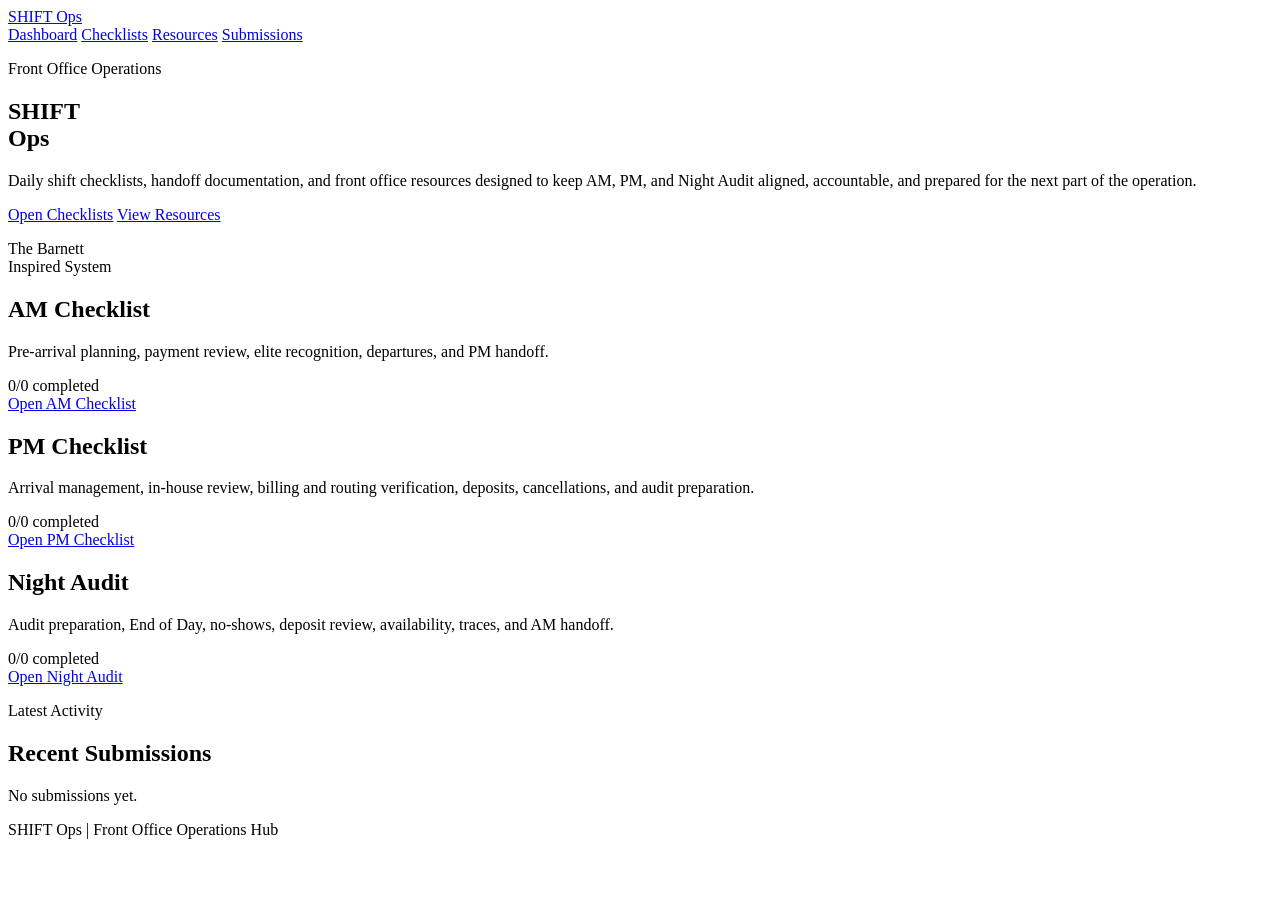
==== commit bf156055: "Create index.html" ====
--- a/index.html
+++ b/index.html
@@ -1,58 +1,102 @@
 <!DOCTYPE html>
 <html lang="en">
 <head>
-  <meta charset="UTF-8" />
-  <meta name="viewport" content="width=device-width, initial-scale=1.0" />
-  <title>SHIFT Ops</title>
-  <link rel="stylesheet" href="css/style.css" />
+  <meta charset="UTF-8">
+  <meta name="viewport" content="width=device-width, initial-scale=1.0">
+  <title>SHIFT Ops | Dashboard</title>
+  <link rel="stylesheet" href="css/style.css">
 </head>
+
 <body>
-<header>
-  <div class="logo">SHIFT Ops</div>
-  <nav>
-    <a class="active" href="index.html">Dashboard</a>
-    <a href="checklists.html">Checklists</a>
-    <a href="resources.html">Resources</a>
-    <a href="submissions.html">Submissions</a>
-  </nav>
-</header>
+  <header class="site-header">
+    <a href="index.html" class="brand" aria-label="SHIFT Ops Home">
+      <div class="brand-mark" aria-hidden="true">
+        <span></span>
+        <span></span>
+        <span></span>
+      </div>
+      <div class="brand-text">
+        <span>SHIFT</span>
+        <span>Ops</span>
+      </div>
+    </a>
 
-<main>
-  <section>
-    <h1>Front Office Operations Hub</h1>
-    <p class="subtitle">Daily shift checklists, handoff documentation, and front office resources for AM, PM, and Night Audit.</p>
+    <nav class="site-nav" aria-label="Main navigation">
+      <a href="index.html" class="active">Dashboard</a>
+      <a href="checklists.html">Checklists</a>
+      <a href="resources.html">Resources</a>
+      <a href="submissions.html">Submissions</a>
+    </nav>
+  </header>
 
-    <div class="grid">
-      <div class="card">
-        <h3>AM Checklist</h3>
-        <p>Pre-arrival planning, payment review, elite recognition, departures, and PM handoff.</p>
-        <div class="stat" id="amDash">0 completed</div>
+  <main class="page-shell">
+    <section class="hero">
+      <div class="hero-content">
+        <p class="eyebrow">Front Office Operations</p>
+        <h1>SHIFT<br>Ops</h1>
+        <p class="hero-text">
+          Daily shift checklists, handoff documentation, and front office resources designed to keep AM, PM, and Night Audit aligned, accountable, and prepared for the next part of the operation.
+        </p>
+
+        <div class="button-row">
+          <a class="btn primary" href="checklists.html">Open Checklists</a>
+          <a class="btn secondary" href="resources.html">View Resources</a>
+        </div>
       </div>
-      <div class="card blue">
-        <h3>PM Checklist</h3>
-        <p>Arrival management, in-house review, billing/routing, deposits, cancellations, and audit preparation.</p>
-        <div class="stat" id="pmDash">0 completed</div>
+
+      <div class="hero-card" aria-hidden="true">
+        <div class="hero-stripe stripe-one"></div>
+        <div class="hero-stripe stripe-two"></div>
+        <div class="hero-block"></div>
+        <p>The Barnett<br>Inspired System</p>
       </div>
-      <div class="card purple">
-        <h3>Night Audit</h3>
-        <p>Audit preparation, End of Day, no-shows, deposit review, availability, traces, and AM handoff.</p>
-        <div class="stat" id="nightDash">0 completed</div>
+    </section>
+
+    <section class="dashboard-grid" aria-label="Checklist progress">
+      <article class="card">
+        <h2>AM Checklist</h2>
+        <p>
+          Pre-arrival planning, payment review, elite recognition, departures, and PM handoff.
+        </p>
+        <div class="stat" id="amDash">0/0 completed</div>
+        <a class="text-link" href="checklists.html?shift=am">Open AM Checklist</a>
+      </article>
+
+      <article class="card">
+        <h2>PM Checklist</h2>
+        <p>
+          Arrival management, in-house review, billing and routing verification, deposits, cancellations, and audit preparation.
+        </p>
+        <div class="stat" id="pmDash">0/0 completed</div>
+        <a class="text-link" href="checklists.html?shift=pm">Open PM Checklist</a>
+      </article>
+
+      <article class="card">
+        <h2>Night Audit</h2>
+        <p>
+          Audit preparation, End of Day, no-shows, deposit review, availability, traces, and AM handoff.
+        </p>
+        <div class="stat" id="nightDash">0/0 completed</div>
+        <a class="text-link" href="checklists.html?shift=night">Open Night Audit</a>
+      </article>
+    </section>
+
+    <section class="section-block">
+      <div class="section-heading">
+        <p class="eyebrow">Latest Activity</p>
+        <h2>Recent Submissions</h2>
       </div>
-    </div>
 
-    <div class="actions">
-      <a class="btn" href="checklists.html?shift=am">Open AM Checklist</a>
-      <a class="btn" href="checklists.html?shift=pm">Open PM Checklist</a>
-      <a class="btn" href="checklists.html?shift=night">Open Night Audit</a>
-    </div>
+      <div class="panel" id="recentSubmissions">
+        <p>No submissions yet.</p>
+      </div>
+    </section>
+  </main>
 
-    <h2>Recent Submissions</h2>
-    <div id="recentSubmissions" class="panel">No submissions yet.</div>
-  </section>
-</main>
+  <footer class="site-footer">
+    SHIFT Ops | Front Office Operations Hub
+  </footer>
 
-<script src="js/shiftData.js"></script>
-<script src="js/shared.js"></script>
-<script src="js/dashboard.js"></script>
+  <script src="js/dashboard.js"></script>
 </body>
-</html>
+</html>
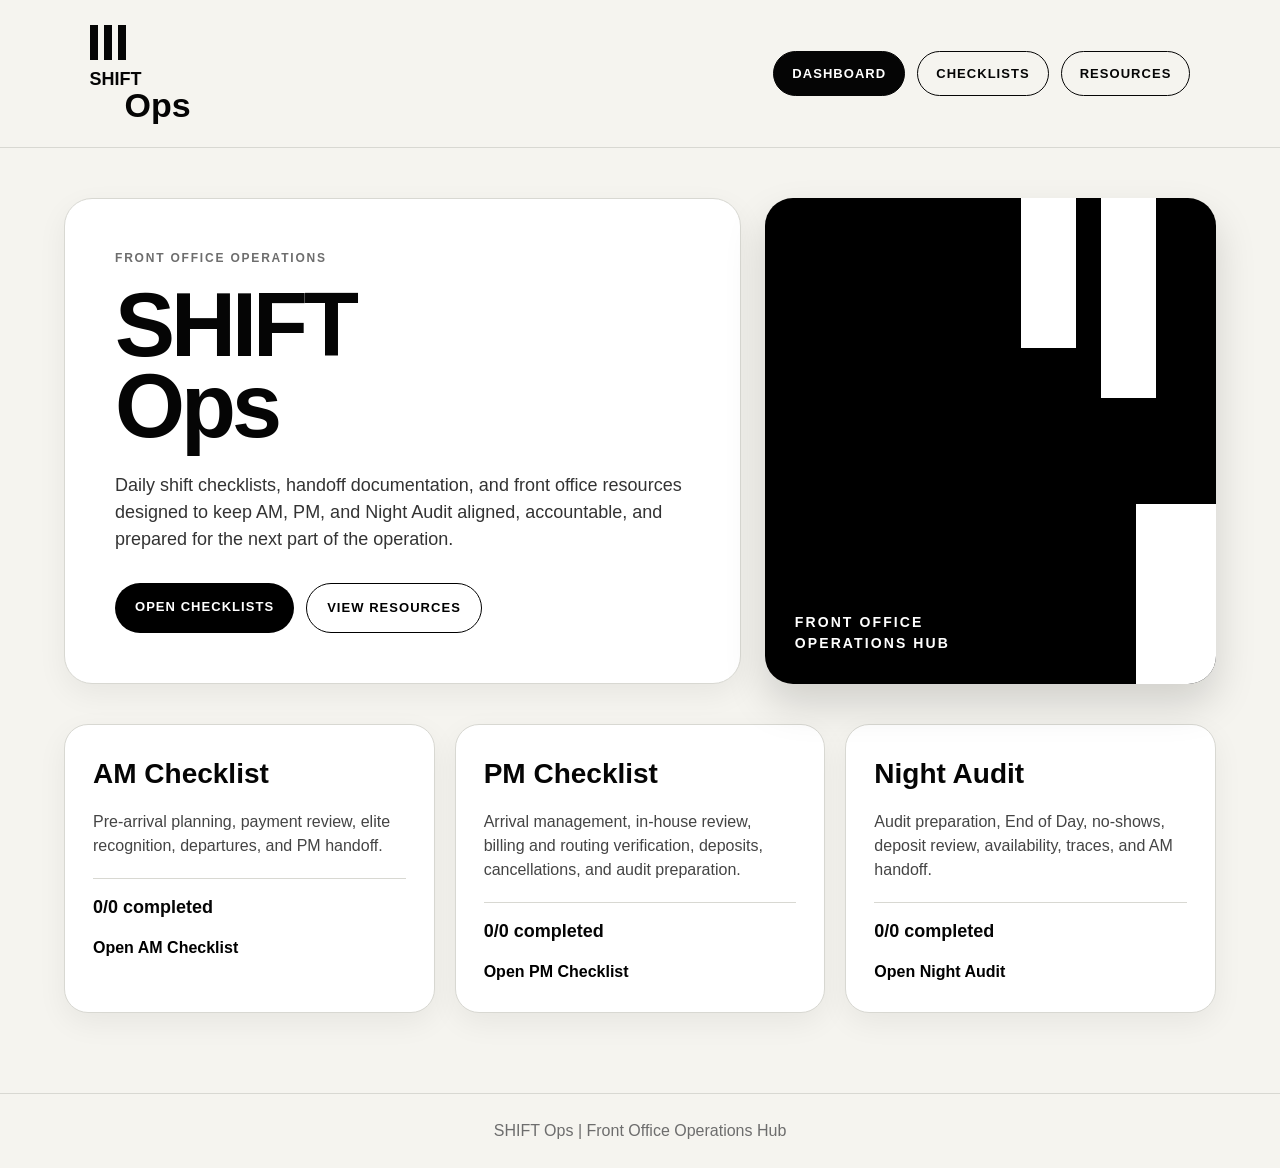
==== commit 1bc62691: "Update index.html" ====
--- a/index.html
+++ b/index.html
@@ -25,7 +25,6 @@
       <a href="index.html" class="active">Dashboard</a>
       <a href="checklists.html">Checklists</a>
       <a href="resources.html">Resources</a>
-      <a href="submissions.html">Submissions</a>
     </nav>
   </header>
 
@@ -48,7 +47,7 @@
         <div class="hero-stripe stripe-one"></div>
         <div class="hero-stripe stripe-two"></div>
         <div class="hero-block"></div>
-        <p>The Barnett<br>Inspired System</p>
+        <p>Front Office<br>Operations Hub</p>
       </div>
     </section>
 
@@ -80,17 +79,6 @@
         <a class="text-link" href="checklists.html?shift=night">Open Night Audit</a>
       </article>
     </section>
-
-    <section class="section-block">
-      <div class="section-heading">
-        <p class="eyebrow">Latest Activity</p>
-        <h2>Recent Submissions</h2>
-      </div>
-
-      <div class="panel" id="recentSubmissions">
-        <p>No submissions yet.</p>
-      </div>
-    </section>
   </main>
 
   <footer class="site-footer">
--- a/css/style.css
+++ b/css/style.css
@@ -0,0 +1,306 @@
+:root{
+  --black:#050505;
+  --white:#ffffff;
+  --cream:#f5f4ef;
+  --line:#d8d8d2;
+  --gray:#6d6d6d;
+  --shadow:0 10px 30px rgba(0,0,0,.06);
+}
+
+*{
+  margin:0;
+  padding:0;
+  box-sizing:border-box;
+}
+
+body{
+  font-family:Arial, Helvetica, sans-serif;
+  background:var(--cream);
+  color:var(--black);
+  line-height:1.5;
+}
+
+a{
+  text-decoration:none;
+}
+
+.site-header{
+  background:var(--cream);
+  border-bottom:1px solid var(--line);
+  padding:25px 7%;
+  display:flex;
+  justify-content:space-between;
+  align-items:center;
+  position:sticky;
+  top:0;
+  z-index:100;
+}
+
+.brand{
+  color:var(--black);
+  display:flex;
+  flex-direction:column;
+}
+
+.brand-mark{
+  display:flex;
+  gap:6px;
+  margin-bottom:10px;
+}
+
+.brand-mark span{
+  width:8px;
+  height:35px;
+  background:var(--black);
+  display:block;
+}
+
+.brand-text{
+  display:flex;
+  flex-direction:column;
+  line-height:1;
+}
+
+.brand-text span:first-child{
+  font-size:18px;
+  font-weight:900;
+}
+
+.brand-text span:last-child{
+  font-size:34px;
+  font-weight:900;
+  margin-left:35px;
+}
+
+.site-nav{
+  display:flex;
+  gap:12px;
+  flex-wrap:wrap;
+}
+
+.site-nav a{
+  color:var(--black);
+  border:1px solid var(--black);
+  padding:12px 18px;
+  border-radius:999px;
+  font-size:13px;
+  font-weight:800;
+  text-transform:uppercase;
+  letter-spacing:.08em;
+  transition:.25s;
+}
+
+.site-nav a:hover,
+.site-nav a.active{
+  background:var(--black);
+  color:white;
+}
+
+.page-shell{
+  width:min(1200px,90%);
+  margin:50px auto 80px;
+}
+
+.hero{
+  display:grid;
+  grid-template-columns:1.2fr .8fr;
+  gap:24px;
+  margin-bottom:40px;
+}
+
+.hero-content{
+  background:white;
+  border:1px solid var(--line);
+  border-radius:28px;
+  padding:50px;
+  box-shadow:var(--shadow);
+}
+
+.eyebrow{
+  text-transform:uppercase;
+  letter-spacing:.15em;
+  font-size:12px;
+  font-weight:800;
+  color:var(--gray);
+  margin-bottom:18px;
+}
+
+.hero h1{
+  font-size:clamp(50px,8vw,90px);
+  line-height:.9;
+  margin-bottom:25px;
+  letter-spacing:-4px;
+}
+
+.hero-text{
+  font-size:18px;
+  color:#333;
+  max-width:650px;
+}
+
+.hero-card{
+  background:black;
+  border-radius:28px;
+  position:relative;
+  overflow:hidden;
+  min-height:420px;
+  color:white;
+  box-shadow:0 20px 40px rgba(0,0,0,.15);
+}
+
+.hero-stripe{
+  position:absolute;
+  background:white;
+}
+
+.stripe-one{
+  right:60px;
+  top:0;
+  width:55px;
+  height:200px;
+}
+
+.stripe-two{
+  right:140px;
+  top:0;
+  width:55px;
+  height:150px;
+}
+
+.hero-block{
+  position:absolute;
+  right:0;
+  bottom:0;
+  width:80px;
+  height:180px;
+  background:white;
+}
+
+.hero-card p{
+  position:absolute;
+  left:30px;
+  bottom:30px;
+  font-size:14px;
+  font-weight:800;
+  text-transform:uppercase;
+  letter-spacing:.15em;
+}
+
+.button-row{
+  display:flex;
+  gap:12px;
+  margin-top:30px;
+  flex-wrap:wrap;
+}
+
+.btn{
+  padding:14px 20px;
+  border-radius:999px;
+  font-weight:800;
+  text-transform:uppercase;
+  letter-spacing:.08em;
+  font-size:13px;
+}
+
+.btn.primary{
+  background:black;
+  color:white;
+}
+
+.btn.secondary{
+  border:1px solid black;
+  color:black;
+}
+
+.dashboard-grid{
+  display:grid;
+  grid-template-columns:repeat(3,1fr);
+  gap:20px;
+}
+
+.card{
+  background:white;
+  border:1px solid var(--line);
+  border-radius:24px;
+  padding:28px;
+  box-shadow:var(--shadow);
+}
+
+.card h2{
+  margin-bottom:15px;
+  font-size:28px;
+}
+
+.card p{
+  color:#444;
+  margin-bottom:20px;
+}
+
+.stat{
+  border-top:1px solid var(--line);
+  padding-top:15px;
+  font-size:18px;
+  font-weight:900;
+}
+
+.text-link{
+  display:inline-block;
+  margin-top:15px;
+  color:black;
+  font-weight:800;
+}
+
+.section-block{
+  margin-top:50px;
+}
+
+.section-heading{
+  margin-bottom:20px;
+}
+
+.section-heading h2{
+  font-size:34px;
+}
+
+.panel{
+  background:white;
+  border:1px solid var(--line);
+  border-radius:24px;
+  padding:25px;
+  box-shadow:var(--shadow);
+}
+
+.site-footer{
+  border-top:1px solid var(--line);
+  text-align:center;
+  padding:25px;
+  color:var(--gray);
+}
+
+@media(max-width:900px){
+
+  .site-header{
+    flex-direction:column;
+    align-items:flex-start;
+  }
+
+  .hero{
+    grid-template-columns:1fr;
+  }
+
+  .dashboard-grid{
+    grid-template-columns:1fr;
+  }
+
+  .hero-content{
+    padding:30px;
+  }
+
+  .hero-card{
+    min-height:280px;
+  }
+
+  .hero h1{
+    letter-spacing:-2px;
+  }
+}
